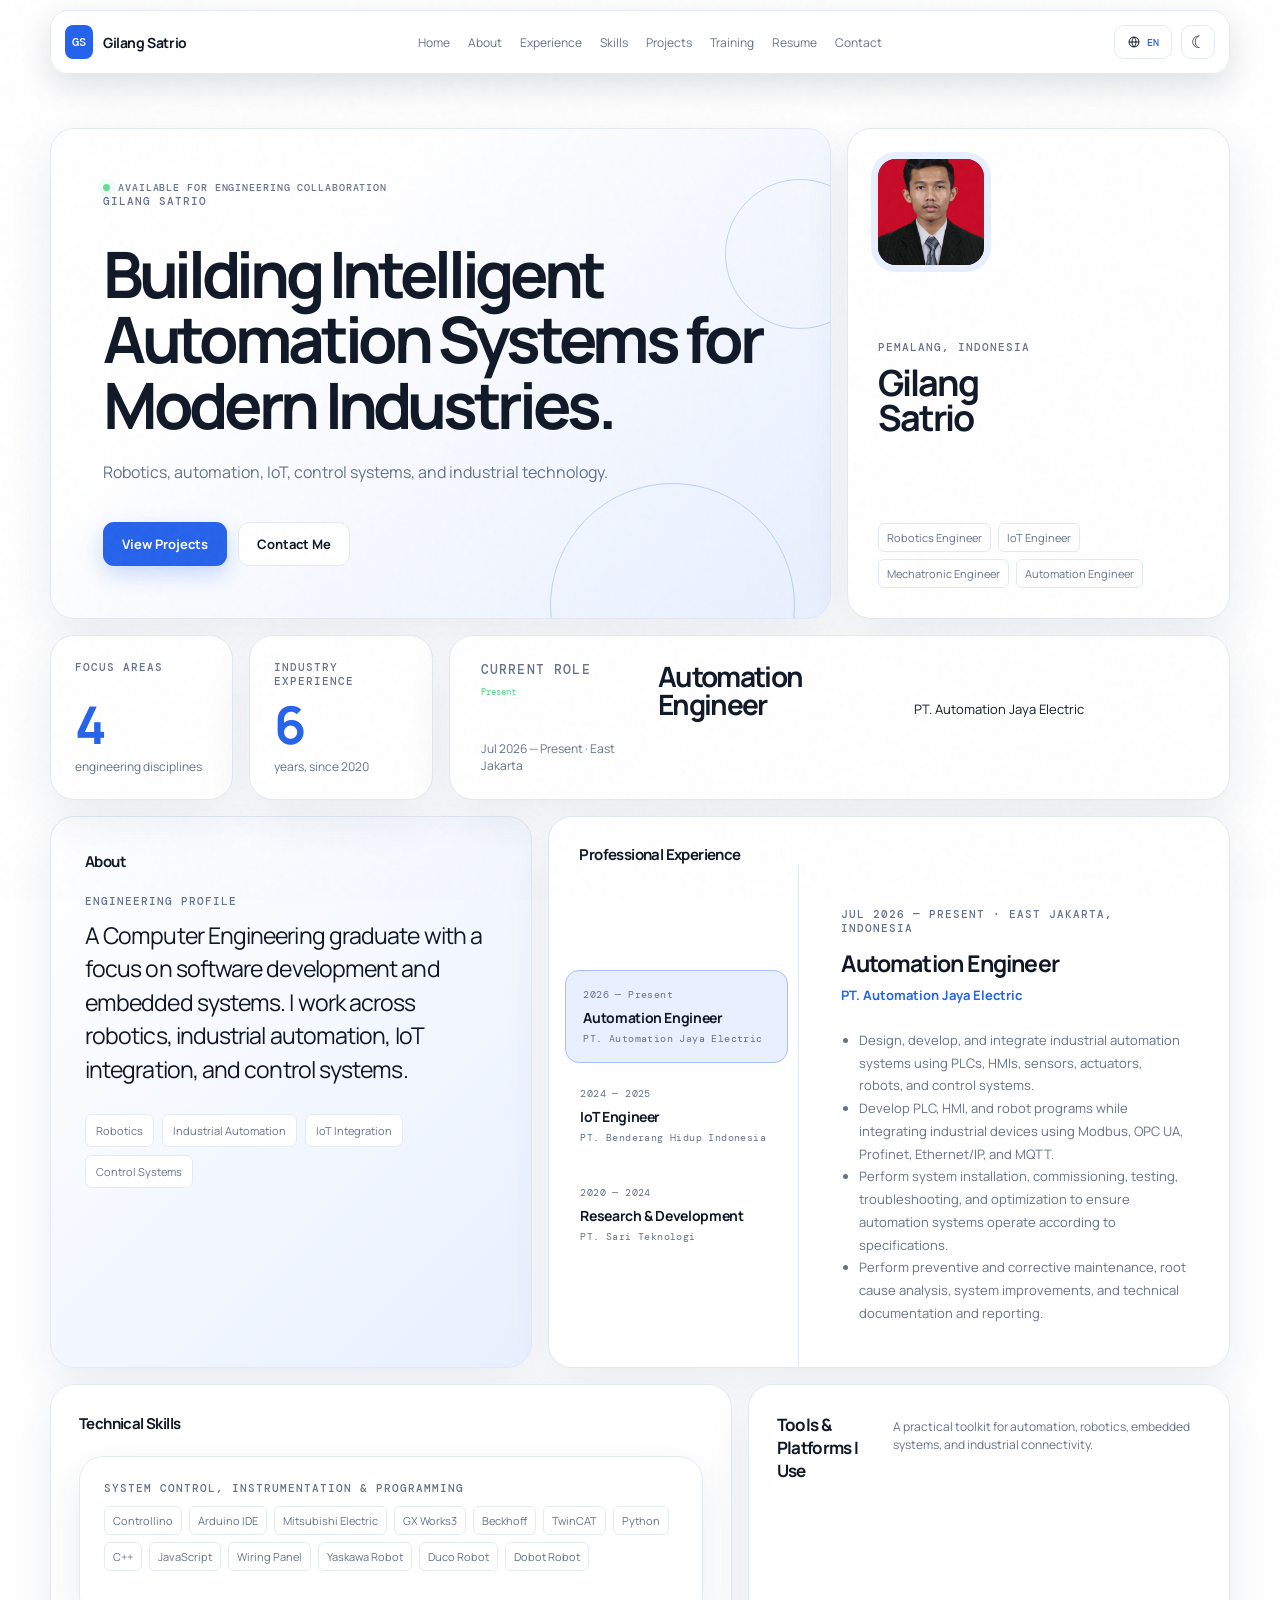
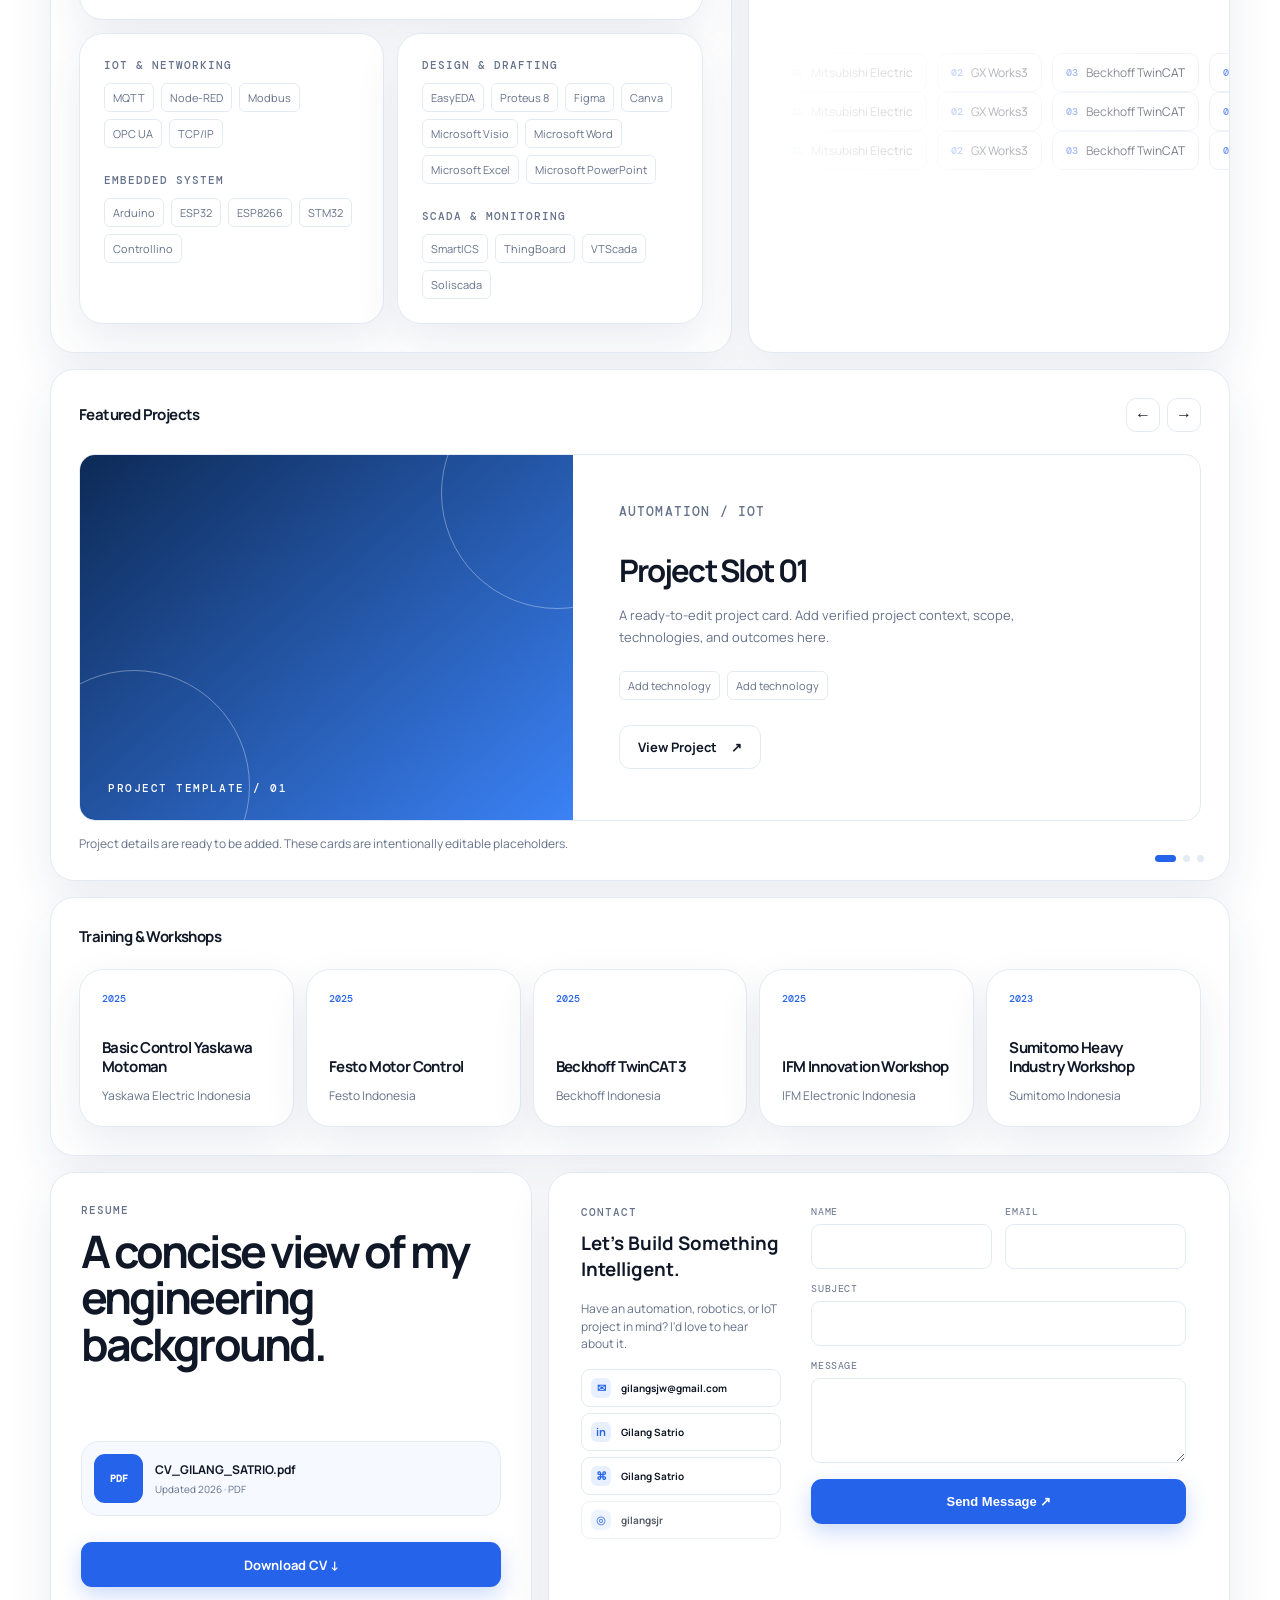
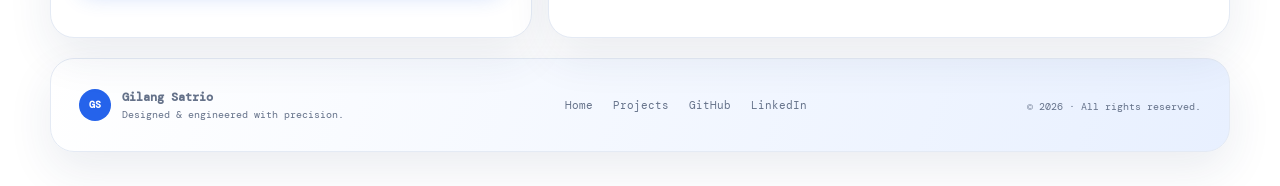
==== index.html @ b6566d01 "Initial Commit" ====
<!doctype html>
<html lang="en" data-theme="dark">

<head>
  <meta charset="UTF-8" />
  <meta name="viewport" content="width=device-width, initial-scale=1.0" />
  <meta name="description" content="Gilang Satrio — Robotics, IoT, Mechatronics and Automation Engineer." />
  <title>Gilang Satrio — Automation Engineer</title>
  <link rel="preconnect" href="https://fonts.googleapis.com">
  <link rel="preconnect" href="https://fonts.gstatic.com" crossorigin>
  <link
    href="https://fonts.googleapis.com/css2?family=DM+Mono:wght@400;500&family=Manrope:wght@400;500;600;700;800&display=swap"
    rel="stylesheet">
  <link rel="stylesheet" href="styles.css" />
  <link rel="stylesheet" href="about.css" />
  <link rel="stylesheet" href="interactions.css" />
</head>

<body>
  <div class="noise"></div>
  <header class="nav-wrap">
    <nav class="nav container" aria-label="Primary navigation">
      <a href="#home" class="brand"><span>GS</span><strong>Gilang Satrio</strong></a>
      <button class="menu-toggle" aria-label="Open navigation" aria-expanded="false"><i></i><i></i></button>
      <div class="nav-links" id="navLinks">
        <a href="#home" data-i18n="nav.home">Home</a><a href="#about" data-i18n="nav.about">About</a><a
          href="#experience" data-i18n="nav.experience">Experience</a><a href="#skills"
          data-i18n="nav.skills">Skills</a><a href="#projects" data-i18n="nav.projects">Projects</a><a href="#training"
          data-i18n="nav.training">Training</a><a href="#resume" data-i18n="nav.resume">Resume</a><a href="#contact"
          data-i18n="nav.contact">Contact</a>
      </div>
      <div class="nav-actions">
        <button class="lang-toggle" aria-label="Switch language" title="Switch language"><svg viewBox="0 0 24 24"
            aria-hidden="true">
            <circle cx="12" cy="12" r="8.5" />
            <path
              d="M3.5 12h17M12 3.5c2.2 2.3 3.3 5.1 3.3 8.5S14.2 18.2 12 20.5C9.8 18.2 8.7 15.4 8.7 12S9.8 5.8 12 3.5" />
          </svg><span class="active">EN</span></button>
        <button class="theme-toggle" aria-label="Toggle color theme"><span class="sun">☼</span><span
            class="moon">☾</span></button>
      </div>
    </nav>
  </header>

  <main class="container" id="home">
    <section class="bento intro-grid" aria-label="Introduction">
      <article class="card hero reveal">
        <div class="eyebrow"><span class="pulse"></span><span data-i18n="hero.available">Available for engineering
            collaboration</span></div>
        <p class="mono">GILANG SATRIO</p>
        <h1 data-i18n="hero.title">Building Intelligent Automation Systems for Modern Industries.</h1>
        <p class="lede" data-i18n="hero.description">Robotics, automation, IoT, control systems, and industrial
          technology.</p>
        <div class="hero-actions"><a class="button primary" href="#projects" data-i18n="hero.projects">View Projects
            <span>↗</span></a><a class="button ghost" href="#contact" data-i18n="hero.contact">Contact Me</a></div>
        <div class="circuit circuit-one"></div>
        <div class="circuit circuit-two"></div>
      </article>
      <article class="card profile-card reveal">
        <div class="profile-photo"><img src="assets/gilang-satrio.jpg" alt="Gilang Satrio"
            onerror="this.style.display='none'"><span aria-label="Gilang Satrio initials">GS</span></div>
        <div>
          <p class="mono" data-i18n="profile.location">PEMALANG, INDONESIA</p>
          <h2>Gilang<br>Satrio</h2>
        </div>
        <div class="role-list"><span>Robotics Engineer</span><span>IoT Engineer</span><span>Mechatronic
            Engineer</span><span>Automation Engineer</span></div>
      </article>
      <article class="card metric reveal">
        <p class="mono" data-i18n="metrics.focus">FOCUS AREAS</p><strong data-count="4">0</strong><span
          data-i18n="metrics.disciplines">engineering disciplines</span>
      </article>
      <article class="card metric reveal">
        <p class="mono" data-i18n="metrics.experience">INDUSTRY EXPERIENCE</p><strong data-count="6">0</strong><span
          data-i18n="metrics.years">years, since 2020</span>
      </article>
      <article class="card experience-snap reveal">
        <div>
          <p class="mono" data-i18n="experience.now">CURRENT ROLE</p><span class="status"
            data-i18n="experience.present">PRESENT</span>
        </div>
        <h3>Automation<br>Engineer</h3>
        <p>PT. Automation Jaya Electric</p><small data-i18n="experience.currentPeriod">Jul 2026 — Present · East
          Jakarta</small>
      </article>
    </section>

    <div class="portfolio-bento">
      <section class="section about-section reveal" id="about">
        <div class="about-container">
          <div class="section-label">
            <h2 data-i18n="about.kicker">About</h2>
          </div>
          <p class="mono" data-i18n="about.label">ENGINEERING PROFILE</p>
          <div class="about-copy">
            <p data-i18n="about.copy">A Computer Engineering graduate with a focus on software development and embedded
              systems. I work across robotics, industrial automation, IoT integration, and control systems.</p>
          </div>
          <div class="about-specialties"><span>Robotics</span><span>Industrial Automation</span><span>IoT
              Integration</span><span>Control Systems</span></div>
        </div>
      </section>

      <section class="section" id="experience">
        <div class="experience-panel card reveal">
          <div class="section-label">
            <h2 data-i18n="experience.title">Professional Experience</h2>
          </div>
          <div class="experience-list" role="tablist" aria-label="Professional experience">
            <button class="experience-option active" role="tab" aria-selected="true"
              data-experience="current"><span>2026 — Present</span><strong>Automation Engineer</strong><small>PT.
                Automation Jaya Electric</small></button>
            <button class="experience-option" role="tab" aria-selected="false" data-experience="iot"><span>2024 —
                2025</span><strong>IoT Engineer</strong><small>PT. Benderang Hidup Indonesia</small></button>
            <button class="experience-option" role="tab" aria-selected="false" data-experience="rnd"><span>2020 —
                2024</span><strong>Research &amp; Development</strong><small>PT. Sari Teknologi</small></button>
          </div>
          <article class="experience-detail" id="experienceDetail" aria-live="polite"></article>
        </div>
      </section>

      <section class="section" id="skills">
        <div class="skills-section card reveal">
          <div class="section-label">
            <h2 data-i18n="skills.title">Technical Skills</h2>
          </div>
          <div class="skills-grid">
            <article class="card skill-card reveal">
              <p class="mono" data-i18n="skills.control">SYSTEM CONTROL, INSTRUMENTATION &amp; PROGRAMMING</p>
              <div class="tags"><span>Controllino</span><span>Arduino IDE</span><span>Mitsubishi Electric</span><span>GX
                  Works3</span><span>Beckhoff</span><span>TwinCAT</span><span>Python</span><span>C++</span><span>JavaScript</span><span>Wiring
                  Panel</span><span>Yaskawa Robot</span><span>Duco Robot</span><span>Dobot Robot</span></div>
            </article>
            <article class="card skill-card reveal">
              <p class="mono" data-i18n="skills.iot">IoT &amp; Networking</p>
              <div class="tags"><span>MQTT</span><span>Node-RED</span><span>Modbus</span><span>OPC
                  UA</span><span>TCP/IP</span></div>
              <p class="mono second" data-i18n="skills.embedded">Embedded System</p>
              <div class="tags">
                <span>Arduino</span><span>ESP32</span><span>ESP8266</span><span>STM32</span><span>Controllino</span>
              </div>
            </article>
            <article class="card skill-card reveal">
              <p class="mono" data-i18n="skills.design">Design &amp; Drafting</p>
              <div class="tags"><span>EasyEDA</span><span>Proteus
                  8</span><span>Figma</span><span>Canva</span><span>Microsoft Visio</span><span>Microsoft
                  Word</span><span>Microsoft Excel</span><span>Microsoft PowerPoint</span></div>
              <p class="mono second" data-i18n="skills.scada">SCADA &amp; Monitoring</p>
              <div class="tags"><span>SmartICS</span><span>ThingBoard</span><span>VTScada</span><span>Soliscada</span>
              </div>
            </article>
          </div>
        </div>
      </section>

      <section class="tools-section card reveal" aria-label="Tools I use">
        <div class="tools-heading">
          <h2 data-i18n="tools.title">Tools I Use</h2>
          <p data-i18n="tools.description">A practical toolkit for connected industrial systems.</p>
        </div>
        <div class="marquee-mask">
          <div class="marquee" id="marquee"></div>
        </div>
      </section>

      <section class="section projects" id="projects">
        <div class="projects-section card reveal">
          <div class="section-label">
            <h2 data-i18n="projects.title">Featured Projects</h2>
            <div class="carousel-controls"><button id="prev" aria-label="Previous project">←</button><button id="next"
                aria-label="Next project">→</button></div>
          </div>
          <div class="carousel" id="carousel" tabindex="0">
            <div class="carousel-track" id="carouselTrack"></div>
            <div class="dots" id="dots" aria-label="Project navigation"></div>
          </div>
          <p class="placeholder-note" data-i18n="projects.note">Project details are ready to be added. These cards are
            intentionally editable placeholders.</p>
        </div>
      </section>

      <section class="section" id="training">
        <div class="training-section card reveal">
          <div class="section-label">
            <h2 data-i18n="training.title">Training &amp; Workshops</h2>
          </div>
          <div class="training-grid">
            <article class="card training reveal"><span>2025</span>
              <h3>Basic Control Yaskawa Motoman</h3>
              <p>Yaskawa Electric Indonesia</p>
            </article>
            <article class="card training reveal"><span>2025</span>
              <h3>Festo Motor Control</h3>
              <p>Festo Indonesia</p>
            </article>
            <article class="card training reveal"><span>2025</span>
              <h3>Beckhoff TwinCAT 3</h3>
              <p>Beckhoff Indonesia</p>
            </article>
            <article class="card training reveal"><span>2025</span>
              <h3>IFM Innovation Workshop</h3>
              <p>IFM Electronic Indonesia</p>
            </article>
            <article class="card training reveal"><span>2023</span>
              <h3>Sumitomo Heavy Industry Workshop</h3>
              <p>Sumitomo Indonesia</p>
            </article>
          </div>
        </div>
      </section>

      <section class="section resume card reveal" id="resume">
        <div>
          <p class="mono"><span data-i18n="resume.title">RESUME</span></p>
          <h2 data-i18n="resume.heading">A concise view of my engineering background.</h2>
        </div>
        <div class="resume-action">
          <div class="resume-file"><b>PDF</b>
            <div><strong>CV_GILANG_SATRIO.pdf</strong><small>Updated 2026 · PDF</small></div>
          </div><a class="button primary" href="assets/Gilang-Satrio-CV.pdf" download
            data-i18n="resume.download">Download Resume <span>↓</span></a>
        </div>
      </section>

      <section class="contact card reveal" id="contact">
        <div class="contact-copy">
          <p class="mono">CONTACT</p>
          <h3 data-i18n="contact.title">Let's Build Something Intelligent.</h3>
          <p class="contact-intro">Have an automation, robotics, or IoT project in mind? I'd love to hear about it.</p>
          <div class="contact-links"><a href="mailto:gilangsjw@gmail.com"
              aria-label="Email Gilang Satrio"><b>✉</b><span>gilangsjw@gmail.com</span></a><a
              href="https://www.linkedin.com/in/gilang-satrio" target="_blank" rel="noreferrer"
              aria-label="LinkedIn Gilang Satrio"><b>in</b><span>Gilang Satrio</span></a><a
              href="https://github.com/GilangSatrio" target="_blank" rel="noreferrer"
              aria-label="GitHub Gilang Satrio"><b>⌘</b><span>Gilang Satrio</span></a><a href="#" class="pending-link"
              aria-label="Instagram link to be added"><b>◎</b><span>gilangsjr</span></a>
          </div>
        </div>
        <form id="contactForm"><label><span data-i18n="form.name">Name</span><input required name="name"
              type="text" /></label><label><span data-i18n="form.email">Email</span><input required name="email"
              type="email" /></label><label><span data-i18n="form.subject">Subject</span><input required name="subject"
              type="text" /></label><label><span data-i18n="form.message">Message</span><textarea required
              name="message" rows="3"></textarea></label><button class="button primary" type="submit"
            data-i18n="form.send">Send Message <span>→</span></button>
          <p class="form-status" aria-live="polite"></p>
        </form>
      </section>
    </div>
  </main>
  <footer class="container">
    <div class="footer-card">
      <div class="footer-brand"><b>GS</b><span><strong>Gilang Satrio</strong><small>Designed &amp; engineered with
            precision.</small></span></div>
      <div class="footer-links"><a href="#home">Home</a><a href="#projects">Projects</a><a
          href="https://github.com/gilangsjw" target="_blank" rel="noreferrer">GitHub</a><a
          href="https://www.linkedin.com/in/gilang-satrio" target="_blank" rel="noreferrer">LinkedIn</a></div><small>©
        <span id="year"></span> · All rights reserved.</small>
    </div>
  </footer>
  <script src="app.js"></script>
  <script src="nav.js"></script>
  <script src="experience.js"></script>
</body>

</html>
---- styles.css ----
:root{--bg:#050816;--surface:rgba(255,255,255,.052);--surface-hi:rgba(255,255,255,.08);--ink:#f3f7ff;--muted:#9ba9c0;--line:rgba(168,191,232,.17);--blue:#3b82f6;--blue-soft:rgba(59,130,246,.15);--radius:24px;--shadow:0 22px 60px rgba(0,0,0,.25)}[data-theme=light]{--bg:#fff;--surface:#fff;--surface-hi:#f6f9ff;--ink:#101827;--muted:#65728a;--line:#e4eaf4;--blue:#2563eb;--blue-soft:#e8f0ff;--shadow:0 18px 45px rgba(31,55,97,.09)}*{box-sizing:border-box}html{scroll-behavior:smooth}body{margin:0;background:var(--bg);color:var(--ink);font-family:Manrope,Arial,sans-serif;transition:background .35s,color .35s;overflow-x:hidden}.noise{position:fixed;inset:0;opacity:.045;pointer-events:none;background-image:url("data:image/svg+xml,%3Csvg viewBox='0 0 160 160' xmlns='http://www.w3.org/2000/svg'%3E%3Cfilter id='n'%3E%3CfeTurbulence type='fractalNoise' baseFrequency='.85' numOctaves='3' stitchTiles='stitch'/%3E%3C/filter%3E%3Crect width='100%25' height='100%25' filter='url(%23n)' opacity='.7'/%3E%3C/svg%3E");z-index:9}.container{width:min(1180px,calc(100% - 40px));margin-inline:auto}.nav-wrap{position:sticky;top:0;z-index:10;backdrop-filter:blur(20px);background:color-mix(in srgb,var(--bg) 78%,transparent);border-bottom:1px solid transparent;transition:border .2s}.nav-wrap.scrolled{border-color:var(--line)}.nav{height:82px;display:flex;align-items:center;gap:24px}.brand{color:var(--ink);display:flex;gap:10px;align-items:center;text-decoration:none;white-space:nowrap}.brand span{font:500 12px 'DM Mono';background:var(--blue);color:white;padding:9px 7px;border-radius:8px}.brand strong{font-size:14px;letter-spacing:-.4px}.nav-links{display:flex;gap:18px;margin-left:auto}.nav-links a{color:var(--muted);font-size:12px;text-decoration:none;transition:color .2s}.nav-links a:hover{color:var(--ink)}.nav-actions{display:flex;gap:9px;align-items:center}.lang-toggle,.theme-toggle,.carousel-controls button{border:1px solid var(--line);background:var(--surface);color:var(--ink);border-radius:10px;height:34px;cursor:pointer}.lang-toggle{font:500 11px 'DM Mono';padding:0 9px}.lang-toggle em{font-style:normal;color:var(--muted);margin:0 3px}.lang-toggle .active{color:var(--blue)}.theme-toggle{width:34px;font-size:17px}.moon{display:none}[data-theme=light] .sun{display:none}[data-theme=light] .moon{display:inline}.menu-toggle{display:none}.bento{display:grid;grid-template-columns:repeat(12,1fr);gap:16px}.intro-grid{padding:54px 0 32px}.card{background:var(--surface);border:1px solid var(--line);border-radius:var(--radius);box-shadow:var(--shadow);position:relative;overflow:hidden}.hero{min-height:480px;grid-column:span 8;padding:52px;display:flex;flex-direction:column;align-items:flex-start;justify-content:center;background:linear-gradient(135deg,var(--surface) 30%,var(--blue-soft))}.eyebrow,.mono{font:500 10px 'DM Mono',monospace;letter-spacing:.09em;color:var(--muted);text-transform:uppercase}.eyebrow{display:flex;align-items:center;gap:8px}.pulse{width:7px;height:7px;background:#66dc9a;border-radius:50%;box-shadow:0 0 0 5px rgba(102,220,154,.09)}h1,h2,h3,p{margin-top:0}.hero h1{font-size:clamp(2.5rem,5vw,4.8rem);line-height:1.02;letter-spacing:-.068em;max-width:820px;margin:22px 0}.lede{max-width:520px;color:var(--muted);font-size:16px;line-height:1.7}.hero-actions{display:flex;gap:11px;margin-top:20px}.button{display:inline-flex;align-items:center;justify-content:center;gap:14px;padding:12px 18px;border-radius:11px;text-decoration:none;font-size:13px;font-weight:700;border:1px solid var(--line);cursor:pointer;transition:transform .2s,box-shadow .2s}.button:hover{transform:translateY(-2px)}.button.primary{background:var(--blue);color:#fff;border-color:transparent;box-shadow:0 8px 22px rgba(37,99,235,.24)}.button.ghost{color:var(--ink);background:var(--surface)}.circuit{position:absolute;border:1px solid var(--blue);opacity:.25;width:150px;height:150px;border-radius:50%;right:-45px}.circuit-one{top:50px}.circuit-two{right:35px;bottom:-110px;width:245px;height:245px}.profile-card{grid-column:span 4;padding:30px;display:flex;flex-direction:column;justify-content:space-between;min-height:280px}.avatar{width:73px;height:73px;display:grid;place-items:center;border-radius:50%;background:linear-gradient(135deg,var(--blue),#7caefa);font:700 23px 'DM Mono';color:#fff;box-shadow:0 0 0 8px var(--blue-soft)}.profile-card h2{font-size:36px;line-height:.96;letter-spacing:-.06em;margin:12px 0}.role-list{display:flex;gap:7px;flex-wrap:wrap}.role-list span,.tags span{font-size:10px;padding:6px 8px;border:1px solid var(--line);color:var(--muted);border-radius:6px}.metric{grid-column:span 2;padding:24px;min-height:160px;display:flex;flex-direction:column}.metric strong{font-size:52px;letter-spacing:-.09em;line-height:1;margin-top:auto;color:var(--blue)}.metric>span{font-size:11px;color:var(--muted);margin-top:7px}.experience-snap{grid-column:span 8;padding:25px 31px;display:grid;grid-template-columns:1fr 1.5fr 1.8fr;align-items:end;gap:20px}.experience-snap>div{align-self:start}.status{font:500 9px 'DM Mono';color:#66dc9a}.experience-snap h3{font-size:28px;line-height:1;letter-spacing:-.06em;margin:0}.experience-snap p{font-size:13px;margin:0}.experience-snap small{color:var(--muted);font-size:11px}.section{padding:74px 0 0}.section-label{display:flex;gap:15px;align-items:center;margin-bottom:24px}.section-label>span{font:500 10px 'DM Mono';color:var(--blue)}.section-label h2,.tools-heading h2{font-size:17px;margin:0;letter-spacing:-.04em}.about-section{display:grid;grid-template-columns:2fr 7fr;gap:40px}.about-copy{font-size:clamp(1.3rem,2.2vw,2rem);line-height:1.45;letter-spacing:-.04em;max-width:800px}.education{border-left:2px solid var(--blue);padding:13px 17px;margin-top:31px;display:flex;flex-direction:column;gap:5px}.education strong{font-size:14px;letter-spacing:normal}.education span{font-size:12px;color:var(--muted);letter-spacing:normal}.timeline{display:grid;gap:12px}.job{padding:25px 28px;display:grid;grid-template-columns:170px 260px 1fr;gap:20px;align-items:start}.job-meta{font:500 10px 'DM Mono';line-height:2;color:var(--muted);text-transform:uppercase}.job-meta span{display:block}.job h3{font-size:18px;letter-spacing:-.04em;margin-bottom:4px}.job p{font-size:12px;color:var(--muted);margin-bottom:0}.job ul{margin:0;padding-left:15px;color:var(--muted);font-size:12px;line-height:1.8}.job-desc{line-height:1.6}.skills-grid{display:grid;grid-template-columns:1.5fr 1fr 1fr;gap:13px}.skill-card{padding:24px}.tags{display:flex;gap:7px;flex-wrap:wrap}.second{margin-top:25px}.tools-section{margin-top:74px;padding:28px;display:grid;grid-template-columns:250px 1fr;gap:25px;align-items:start;min-height:360px}
.tools-heading p:last-child{color:var(--muted);font-size:12px;line-height:1.5}
.marquee-mask{overflow:hidden;mask-image:linear-gradient(to right,transparent,black 8%,black 92%,transparent);height:100%;display:flex;align-items:center}
.marquee{width:100%}
.marquee-row{display:flex;gap:10px;align-items:center;white-space:nowrap}
.marquee-row .tool{flex:0 0 auto}
.tool{display:flex;align-items:center;gap:8px;min-width:0;padding:10px 13px;border:1px solid var(--line);border-radius:10px;font-size:12px;transition:transform .2s,box-shadow .2s}
.tool:hover{transform:translateY(-2px);box-shadow:0 0 18px var(--blue-soft)}
.tool b{color:var(--blue);font:500 10px 'DM Mono'}
/* Scrolling animations: slight speed differences per row for a dynamic feel */
@keyframes scroll-left{from{transform:translateX(0)}to{transform:translateX(-50%)}}
@keyframes scroll-right{from{transform:translateX(-50%)}to{transform:translateX(0)}}
.marquee-row.r1{animation:scroll-left 22s linear infinite}
.marquee-row.r2{animation:scroll-right 26s linear infinite}
.marquee-row.r3{animation:scroll-left 30s linear infinite}
/* Smaller screens: stack rows vertically and reduce min-height */
@media(max-width:660px){.tools-section{min-height:240px;padding:22px}.marquee-mask{align-items:flex-start}.marquee-row{flex-wrap:nowrap;gap:8px}.marquee-row.r1,.marquee-row.r2,.marquee-row.r3{animation-duration:20s}}
.carousel-controls{margin-left:auto;display:flex;gap:7px}.carousel-controls button{width:34px;font-size:16px}.carousel{padding:0;touch-action:pan-y}.carousel-track{display:flex;transition:transform .55s cubic-bezier(.22,.8,.28,1)}.project{min-width:100%;display:grid;grid-template-columns:44% 56%;min-height:365px}.project-art{position:relative;background:linear-gradient(140deg,#0d2a56,#3b82f6);overflow:hidden}.project-art::before,.project-art::after{content:"";position:absolute;border:1px solid rgba(255,255,255,.35);border-radius:50%;width:230px;height:230px}.project-art::before{left:-62px;bottom:-82px}.project-art::after{right:-100px;top:-78px}.project-art b{position:absolute;z-index:1;left:28px;bottom:25px;color:white;font:500 11px 'DM Mono';letter-spacing:.14em}.project-copy{padding:46px;display:flex;flex-direction:column;align-items:flex-start}.project-copy h3{font-size:31px;letter-spacing:-.06em;margin:13px 0}.project-copy p{font-size:13px;color:var(--muted);line-height:1.7;max-width:400px}.project-copy .tags{margin:10px 0 25px}.dots{position:absolute;bottom:18px;right:25px;display:flex;gap:7px}.dot{width:7px;height:7px;border-radius:50%;border:0;background:var(--line);padding:0;cursor:pointer}.dot.active{width:21px;border-radius:5px;background:var(--blue)}.placeholder-note{font-size:11px;color:var(--muted);margin:13px 3px}.training-grid{display:grid;grid-template-columns:repeat(5,1fr);gap:12px}.training{padding:22px;min-height:170px;display:flex;flex-direction:column}.training>span{font:500 10px 'DM Mono';color:var(--blue)}.training h3{font-size:15px;line-height:1.25;letter-spacing:-.04em;margin:auto 0 10px}.training p{font-size:11px;color:var(--muted);margin:0}.resume{margin-top:74px;padding:36px;display:grid;grid-template-columns:1fr 1fr;gap:50px}.resume h2,.contact h2{font-size:clamp(1.8rem,3.5vw,3rem);letter-spacing:-.065em;line-height:1.04;margin-bottom:0}.resume>div>p:not(.mono){font-size:13px;color:var(--muted);line-height:1.7}.resume small{display:block;color:var(--muted);font-size:10px;margin-top:12px}.contact{margin:74px 0;display:grid;grid-template-columns:1fr 1fr;gap:60px;padding:45px}.contact-copy{display:flex;align-items:flex-start;flex-direction:column}.contact-copy h2{margin:20px 0 35px}.contact-copy a{color:var(--ink);font-size:13px;line-height:2;text-decoration-color:var(--blue);text-underline-offset:4px}form{display:grid;grid-template-columns:1fr 1fr;gap:13px}label{display:flex;flex-direction:column;gap:6px;color:var(--muted);font-size:10px;font-family:'DM Mono';text-transform:uppercase;letter-spacing:.06em}label:nth-of-type(3),label:nth-of-type(4),form button,.form-status{grid-column:span 2}input,textarea{border:1px solid var(--line);background:transparent;color:var(--ink);border-radius:9px;padding:10px;font:13px Manrope;outline:none;transition:border .2s}input:focus,textarea:focus{border-color:var(--blue)}.form-status{color:#66dc9a;font-size:11px;margin:0}footer{border-top:1px solid var(--line);padding:22px 0 35px;color:var(--muted);font:10px 'DM Mono';display:flex;justify-content:space-between}.reveal{opacity:0;transform:translateY(20px);transition:opacity .65s ease,transform .65s ease}.reveal.visible{opacity:1;transform:none}@media(max-width:900px){.nav-links{gap:10px}.nav-links a{font-size:10px}.intro-grid{grid-template-columns:repeat(6,1fr)}.hero{grid-column:span 6}.profile-card{grid-column:span 3}.metric{grid-column:span 3}.experience-snap{grid-column:span 6}.skills-grid{grid-template-columns:1fr 1fr}.skill-card:first-child{grid-column:span 2}.training-grid{grid-template-columns:repeat(3,1fr)}.training:last-child{grid-column:span 2}.job{grid-template-columns:130px 210px 1fr}}@media(max-width:660px){.container{width:min(100% - 28px,1180px)}.nav{height:67px}.brand strong{display:none}.menu-toggle{display:flex;margin-left:auto;width:37px;height:34px;border:1px solid var(--line);background:var(--surface);border-radius:9px;flex-direction:column;justify-content:center;gap:5px;padding:0 10px}.menu-toggle i{height:1px;background:var(--ink);display:block}.nav-links{position:absolute;top:66px;left:0;right:0;display:none;flex-direction:column;background:var(--bg);border-bottom:1px solid var(--line);padding:18px 14px;gap:16px}.nav-links.open{display:flex}.nav-links a{font-size:13px}.nav-actions{order:3}.intro-grid{padding-top:30px;gap:12px}.hero{min-height:480px;padding:30px;grid-column:span 6}.hero h1{font-size:2.65rem}.profile-card,.metric{grid-column:span 6}.profile-card{min-height:225px}.experience-snap{grid-column:span 6;display:flex;min-height:240px;flex-direction:column;align-items:flex-start}.about-section{display:block}.about-section .section-label{margin-bottom:24px}.section{padding-top:55px}.job{display:flex;flex-direction:column;gap:14px;padding:22px}.skills-grid{grid-template-columns:1fr}.skill-card:first-child{grid-column:auto}.tools-section{margin-top:55px;display:block;padding:22px}.tools-heading{display:flex;align-items:baseline;gap:12px}.tools-heading p:last-child{display:none}.marquee-mask{margin-top:19px}.project{grid-template-columns:1fr}.project-art{min-height:180px}.project-copy{padding:28px;min-height:270px}.project-copy h3{font-size:26px}.dots{bottom:14px}.training-grid{grid-template-columns:1fr 1fr}.training:last-child{grid-column:auto}.training{min-height:145px}.resume,.contact{margin-top:55px;display:block;padding:29px}.resume>div+div{margin-top:27px}.contact{margin-bottom:45px}.contact-copy{margin-bottom:32px}footer{padding-top:18px;gap:7px;flex-direction:column}.section-label{margin-bottom:18px}}
---- about.css ----
.about-container {
  background: linear-gradient(135deg, var(--surface), var(--blue-soft));
  border: 1px solid var(--line);
  border-radius: var(--radius);
  box-shadow: var(--shadow);
  padding: 34px;
}

.about-specialties {
  display: flex;
  flex-wrap: wrap;
  gap: 8px;
  margin-top: 28px;
}

.about-specialties span {
  padding: 8px 10px;
  border: 1px solid var(--line);
  border-radius: 7px;
  background: var(--surface);
  color: var(--muted);
  font-size: 11px;
}

@media (max-width: 660px) {
  .about-container { padding: 26px; }
}
---- interactions.css ----
/* Consistent spacing and tactile container interaction */
.section { padding-top: 32px; }
.tools-section, .resume { margin-top: 32px; }
.contact { margin: 32px 0; }

/* The complete portfolio follows the same 12-column bento system as Home. */
.intro-grid { padding-bottom: 0; }
.portfolio-bento {
  display: grid;
  grid-template-columns: repeat(12, minmax(0, 1fr));
  gap: 16px;
  padding: 0;
  margin-top: 16px;
  align-items: start;
}
.portfolio-bento > .section,
.portfolio-bento > .tools-section,
.portfolio-bento > .contact {
  min-width: 0;
  margin: 0;
  padding: 0;
}
#about { grid-column: span 5; }
#experience { grid-column: span 7; }
#skills { grid-column: span 7; }
.tools-section { grid-column: span 5; height: 100%; }
#projects { grid-column: span 12; }
#training { grid-column: span 12; }
#resume { grid-column: span 5; }
#contact { grid-column: span 7; }

.portfolio-bento .about-container { min-height: 100%; }
.portfolio-bento > #about,
.portfolio-bento > #experience { align-self: stretch; }
.portfolio-bento > #experience .experience-panel { height: 100%; }
.portfolio-bento .about-copy { font-size: clamp(1.15rem, 1.8vw, 1.65rem); }
.portfolio-bento .tools-section { display: flex; flex-direction: column; justify-content: center; grid-template-columns: 1fr; gap: 18px; padding: 28px; }
.portfolio-bento .tools-heading { display: flex; align-items: baseline; gap: 12px; }
.portfolio-bento .tools-heading p:last-child { margin: 0; }
.portfolio-bento .skills-grid { grid-template-columns: 1fr 1fr; }
.portfolio-bento .skill-card:first-child { grid-column: span 2; }
.portfolio-bento .skill-card { min-height: 164px; }
.portfolio-bento .resume { display: block; padding: 30px; }
.portfolio-bento .resume > div + div { margin-top: 24px; }
.portfolio-bento .contact { gap: 30px; padding: 32px; }
.portfolio-bento .contact-copy h2 { margin: 14px 0 25px; }
.portfolio-bento .training-grid { grid-template-columns: repeat(5, minmax(0, 1fr)); }
.portfolio-bento .training { min-height: 158px; }
.portfolio-bento .training:last-child { grid-column: auto; }

.profile-photo { width: 106px; height: 106px; border-radius: 18px; overflow: hidden; position: relative; background: linear-gradient(145deg, var(--blue), #0e254a); box-shadow: 0 0 0 7px var(--blue-soft); display: grid; place-items: center; }
.profile-photo span { color: #fff; font: 700 28px 'DM Mono', monospace; }
.profile-photo img { position: absolute; inset: 0; width: 100%; height: 100%; object-fit: cover; z-index: 1; }

.contact-links { display: grid; gap: 9px; width: 100%; }
.contact-links a { display: flex; align-items: center; gap: 10px; width: 100%; padding: 9px 11px; border: 1px solid var(--line); border-radius: 9px; text-decoration: none; transition: transform .2s ease, border-color .2s ease, background .2s ease; }
.contact-links a:hover { transform: translateX(3px); background: var(--blue-soft); border-color: var(--blue); }
.contact-links b { width: 22px; height: 22px; border-radius: 6px; display: grid; place-items: center; background: var(--blue-soft); color: var(--blue); font: 700 11px Manrope, sans-serif; }
.contact-links span { font-size: 11px; font-weight: 700; }
.contact-links .pending-link { opacity: .7; }
.contact-location { display: flex; align-items: center; gap: 10px; padding: 9px 11px; border: 1px solid var(--line); border-radius: 9px; color: var(--ink); font-size: 11px; font-weight: 700; }
.contact-location b { width: 22px; height: 22px; border-radius: 6px; display: grid; place-items: center; background: var(--blue-soft); color: var(--blue); font-size: 14px; }

/* Resume, contact, and footer match the compact final-row composition. */
.portfolio-bento .resume { height: 466px; min-height: 466px; display: flex; flex-direction: column; }
.resume-action { margin-top: auto; display: grid; gap: 26px; }
.resume-file { display: flex; align-items: center; gap: 12px; padding: 12px; border: 1px solid var(--line); border-radius: 18px; background: var(--surface-hi); }
.resume-file > b { width: 49px; height: 49px; display: grid; place-items: center; border-radius: 11px; background: var(--blue); color: #fff; font: 700 10px 'DM Mono', monospace; }
.resume-file strong, .resume-file small { display: block; }
.resume-file strong { font-size: 12px; }
.resume-file small { color: var(--muted); font-size: 10px; margin-top: 4px; }
.resume-action .button { width: 100%; min-height: 45px; }
.portfolio-bento .contact { height: 466px; min-height: 466px; grid-template-columns: .95fr 1.05fr; align-items: start; }
.portfolio-bento .contact .contact-copy h2 { font-size: clamp(1.35rem, 1.65vw, 1.7rem) !important; line-height: 1.08; letter-spacing: -.045em; margin: 8px 0 12px; }
.contact-intro { color: var(--muted); font-size: 12px; line-height: 1.45; margin: 0 0 16px; }
.contact-links { gap: 6px; }
.contact-links a { padding: 7px 9px; min-height: 38px; }
.contact-links b { width: 20px; height: 20px; }
.contact-links span { font-size: 10px; }
.contact form { align-content: start; }
.contact input { min-height: 45px; }
.contact textarea { min-height: 85px; resize: vertical; }
.contact form .button { width: 100%; min-height: 45px; margin-top: 3px; }

footer { border: 0; padding: 20px 0 34px; display: block; }
.footer-card { min-height: 94px; padding: 20px 28px; display: flex; align-items: center; justify-content: space-between; gap: 20px; border: 1px solid var(--line); border-radius: 24px; background: linear-gradient(110deg, var(--surface), var(--blue-soft)); box-shadow: var(--shadow); }
.footer-brand { display: flex; align-items: center; gap: 11px; }
.footer-brand > b { width: 32px; height: 32px; display: grid; place-items: center; border-radius: 50%; background: var(--blue); color: #fff; font: 700 10px 'DM Mono', monospace; }
.footer-brand strong, .footer-brand small { display: block; }
.footer-brand strong { font-size: 12px; }.footer-brand small, .footer-card > small { margin-top: 3px; color: var(--muted); font-size: 10px; }
.footer-links { display: flex; gap: 20px; }.footer-links a { color: var(--muted); font-size: 11px; text-decoration: none; }.footer-links a:hover { color: var(--blue); }
.section-label {
  width: 100%;
  margin-bottom: 12px;
  padding: 20px 24px;
  border: 1px solid var(--line);
  border-radius: 20px;
  background: linear-gradient(135deg, var(--surface), var(--blue-soft));
  box-shadow: 0 10px 28px rgba(12, 37, 78, .08);
  transition: border-color .25s ease, transform .25s ease, box-shadow .25s ease;
}
.section-label:hover {
  transform: translateY(-3px);
  border-color: color-mix(in srgb, var(--blue) 48%, var(--line));
  box-shadow: 0 12px 30px var(--blue-soft);
}
.section-label h2 { font-size: 15px; }

/* Navigation uses the same rounded bento-card language as the content grid. */
.nav-wrap { padding-top: 10px; background: transparent; border: 0 !important; backdrop-filter: none; }
.nav-wrap .nav { height: 64px; padding: 0 14px; display: grid; grid-template-columns: auto 1fr auto; gap: 16px; border: 1px solid var(--line); border-radius: 18px; background: color-mix(in srgb, var(--bg) 80%, transparent); box-shadow: 0 12px 32px rgba(8, 20, 44, .13); backdrop-filter: blur(18px); }
.nav-wrap.scrolled .nav { border-color: color-mix(in srgb, var(--blue) 34%, var(--line)); }
.nav-links { margin-left: 0; justify-content: center; }
.nav-actions { justify-content: flex-end; }
.lang-toggle { width: 58px; display: inline-flex; align-items: center; justify-content: center; gap: 6px; padding: 0; }
.lang-toggle svg { width: 14px; height: 14px; fill: none; stroke: currentColor; stroke-width: 1.7; }
.lang-toggle em { display: none; }
.lang-toggle span { color: var(--ink); font-size: 10px; }

/* A section title now belongs to the same large card as its content. */
#about.about-section { display: block; }
.about-container .section-label,
.experience-panel .section-label,
.skills-section .section-label,
.projects-section .section-label,
.training-section .section-label {
  width: 100%;
  margin: 0 0 22px;
  padding: 0;
  border: 0;
  border-radius: 0;
  background: transparent;
  box-shadow: none;
}
.about-container .section-label:hover,
.experience-panel .section-label:hover,
.skills-section .section-label:hover,
.projects-section .section-label:hover,
.training-section .section-label:hover { transform: none; box-shadow: none; border-color: transparent; }
.skills-section, .training-section { padding: 28px; }
.projects-section { padding: 28px; }
.projects-section .section-label { padding: 0; margin-bottom: 22px; }
.projects-section .carousel { border: 1px solid var(--line); border-radius: 16px; overflow: hidden; }
.projects-section .placeholder-note { margin: 14px 0 0; }

/* Improve readability without changing the visual hierarchy. */
.mono { font-size: 11px; }
.role-list span, .tags span, .about-specialties span { font-size: 11px; }
.metric > span, .experience-snap small, .training p { font-size: 12px; }
.placeholder-note { font-size: 12px; }
.card, .about-container {
  transition: transform .28s ease, border-color .28s ease, box-shadow .28s ease, background .28s ease;
}
.card:hover, .about-container:hover {
  transform: translateY(-4px);
  border-color: color-mix(in srgb, var(--blue) 48%, var(--line));
  box-shadow: 0 24px 55px rgba(12, 37, 78, .18), 0 0 28px var(--blue-soft);
}
.card:hover .project-art { transform: scale(1.025); }
.project-art { transition: transform .45s ease; }

.experience-panel {
  display: grid;
  grid-template-columns: minmax(250px, .78fr) minmax(0, 1.45fr);
  min-height: 340px;
  overflow: hidden;
}
.experience-panel .section-label { grid-column: 1 / -1; padding: 27px 30px 0; margin-bottom: 0; }
.experience-list { padding: 13px; border-right: 1px solid var(--line); display: grid; gap: 6px; align-content: center; }
.experience-option { text-align: left; appearance: none; border: 1px solid transparent; border-radius: 14px; padding: 17px; background: transparent; color: var(--ink); cursor: pointer; font-family: inherit; transition: background .2s, border-color .2s, transform .2s; }
.experience-option:hover, .experience-option.active { background: var(--blue-soft); border-color: color-mix(in srgb, var(--blue) 32%, var(--line)); transform: translateX(3px); }
.experience-option span, .experience-option small { display: block; color: var(--muted); font: 10px 'DM Mono', monospace; letter-spacing: .04em; }
.experience-option strong { display: block; margin: 7px 0 5px; font-size: 14px; letter-spacing: -.025em; }
.experience-detail { padding: 42px; display: flex; flex-direction: column; justify-content: center; animation: detail-in .3s ease; }
.experience-detail .mono { margin-bottom: 12px; }
.experience-detail h3 { margin: 0 0 7px; font-size: clamp(1.15rem, 1.8vw, 1.5rem); letter-spacing: -.035em; }
.experience-detail .company { color: var(--blue); font-size: 13px; font-weight: 700; margin-bottom: 25px; }
.experience-detail ul, .experience-detail .detail-placeholder { margin: 0; color: var(--muted); font-size: 13px; line-height: 1.75; max-width: 620px; }
.experience-detail ul { padding-left: 18px; }
@keyframes detail-in { from { opacity: 0; transform: translateY(8px); } to { opacity: 1; transform: none; } }
@media (max-width: 900px) {
  .portfolio-bento { grid-template-columns: repeat(6, minmax(0, 1fr)); }
  #about, #experience, #skills, .tools-section, #projects, #training, #resume, #contact { grid-column: span 6; }
  .portfolio-bento .training-grid { grid-template-columns: repeat(3, 1fr); }
  .portfolio-bento .tools-section { grid-template-columns: 1fr; }
  .portfolio-bento .resume, .portfolio-bento .contact { height: auto; min-height: auto; }
}
@media (max-width: 660px) { .nav-wrap { padding-top: 7px; }.nav-wrap .nav { height: 58px; padding: 0 10px; gap: 9px; border-radius: 15px; }.section { padding-top: 26px; }.portfolio-bento { display: grid; grid-template-columns: 1fr; gap: 12px; margin-top: 12px; }.portfolio-bento > .section, .portfolio-bento > .tools-section, .portfolio-bento > .contact { grid-column: auto; }.tools-section, .resume { margin-top: 0; }.contact { margin: 0; }.skills-section, .training-section { padding: 22px; }.projects-section { padding: 22px; }.projects-section .section-label { padding: 0; }.projects-section .placeholder-note { margin-left: 0; margin-right: 0; }.experience-panel { grid-template-columns: 1fr; }.experience-list { border-right: 0; border-bottom: 1px solid var(--line); padding: 9px; }.experience-option { padding: 13px; }.experience-detail { padding: 28px; min-height: 270px; }.portfolio-bento .skills-grid { grid-template-columns: 1fr; }.portfolio-bento .skill-card:first-child { grid-column: auto; }.portfolio-bento .tools-heading { display: block; }.portfolio-bento .tools-heading h2 { margin: 8px 0; }.portfolio-bento .training-grid { grid-template-columns: 1fr 1fr; }.portfolio-bento .contact { display: block; }.portfolio-bento .contact form { margin-top: 28px; }.profile-photo { width: 92px; height: 92px; }.footer-card { padding: 20px; align-items: flex-start; flex-direction: column; gap: 14px; }.footer-links { flex-wrap: wrap; gap: 12px 18px; } }
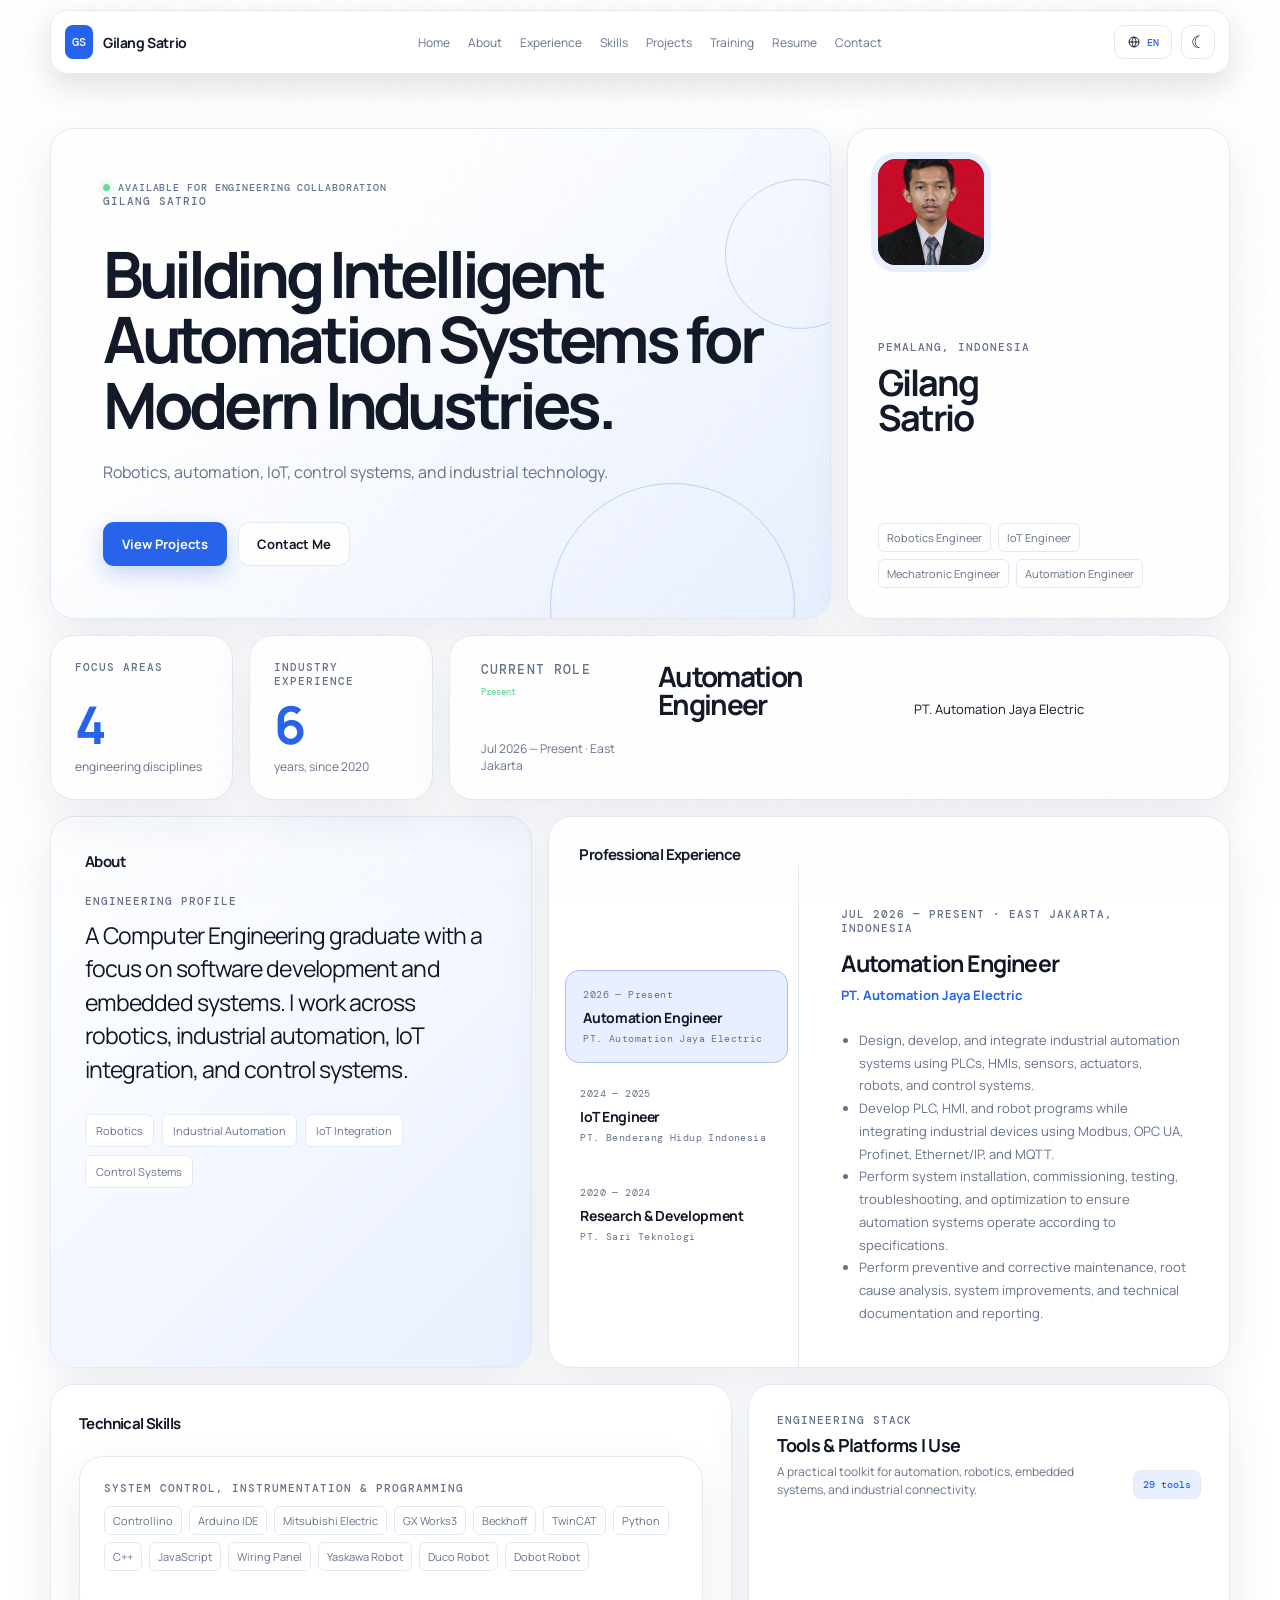
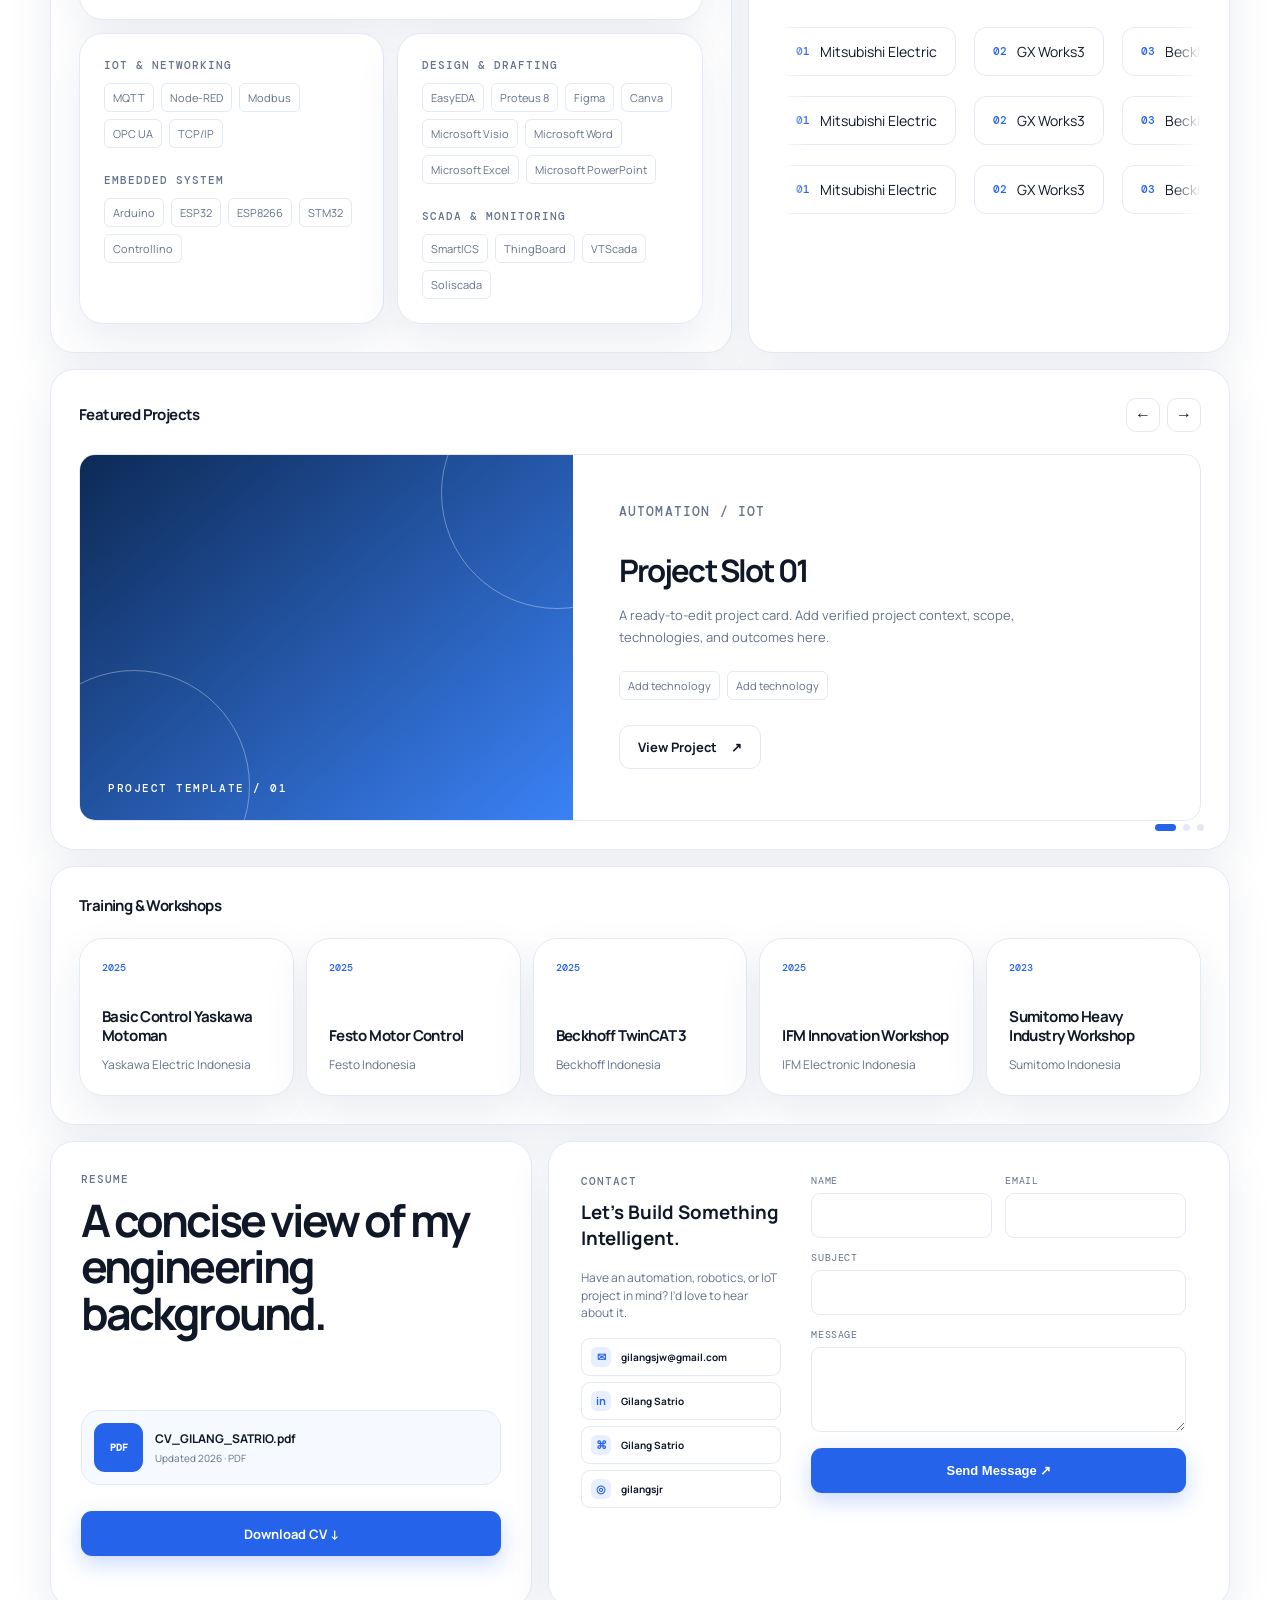
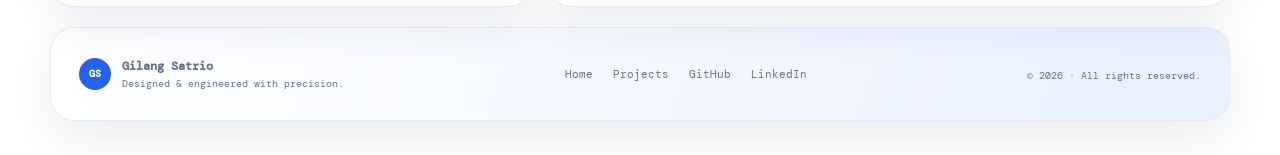
==== commit bff1a015: "Final version ready to test" ====
--- a/index.html
+++ b/index.html
@@ -52,7 +52,8 @@
         <p class="lede" data-i18n="hero.description">Robotics, automation, IoT, control systems, and industrial
           technology.</p>
         <div class="hero-actions"><a class="button primary" href="#projects" data-i18n="hero.projects">View Projects
-            <span>↗</span></a><a class="button ghost" href="#contact" data-i18n="hero.contact">Contact Me</a></div>
+            <span>↗</span></a><a class="button ghost" href="mailto:gilangsjw@gmail.com" data-i18n="hero.contact">Contact
+            Me</a></div>
         <div class="circuit circuit-one"></div>
         <div class="circuit circuit-two"></div>
       </article>
@@ -155,8 +156,13 @@
 
       <section class="tools-section card reveal" aria-label="Tools I use">
         <div class="tools-heading">
-          <h2 data-i18n="tools.title">Tools I Use</h2>
-          <p data-i18n="tools.description">A practical toolkit for connected industrial systems.</p>
+          <div>
+            <p class="mono">ENGINEERING STACK</p>
+            <h2 data-i18n="tools.title">Tools I Use</h2>
+            <p data-i18n="tools.description">Industrial automation, IoT, embedded systems, and technical design tools.
+            </p>
+          </div>
+          <span class="tool-count">29 tools</span>
         </div>
         <div class="marquee-mask">
           <div class="marquee" id="marquee"></div>
@@ -174,8 +180,6 @@
             <div class="carousel-track" id="carouselTrack"></div>
             <div class="dots" id="dots" aria-label="Project navigation"></div>
           </div>
-          <p class="placeholder-note" data-i18n="projects.note">Project details are ready to be added. These cards are
-            intentionally editable placeholders.</p>
         </div>
       </section>
 
@@ -217,7 +221,8 @@
         <div class="resume-action">
           <div class="resume-file"><b>PDF</b>
             <div><strong>CV_GILANG_SATRIO.pdf</strong><small>Updated 2026 · PDF</small></div>
-          </div><a class="button primary" href="assets/Gilang-Satrio-CV.pdf" download
+          </div><a class="button primary"
+            href="https://drive.google.com/file/d/1hpUSvkZqA4kqoknRFxbkbucQUGLpiMPr/view?usp=drive_link" download
             data-i18n="resume.download">Download Resume <span>↓</span></a>
         </div>
       </section>
@@ -232,8 +237,9 @@
               href="https://www.linkedin.com/in/gilang-satrio" target="_blank" rel="noreferrer"
               aria-label="LinkedIn Gilang Satrio"><b>in</b><span>Gilang Satrio</span></a><a
               href="https://github.com/GilangSatrio" target="_blank" rel="noreferrer"
-              aria-label="GitHub Gilang Satrio"><b>⌘</b><span>Gilang Satrio</span></a><a href="#" class="pending-link"
-              aria-label="Instagram link to be added"><b>◎</b><span>gilangsjr</span></a>
+              aria-label="GitHub Gilang Satrio"><b>⌘</b><span>Gilang Satrio</span></a><a
+              href="https://www.instagram.com/gilangsjr/" target="_blank" rel="noreferrer"
+              aria-label="Instagram Gilang Satrio"><b>◎</b><span>gilangsjr</span></a>
           </div>
         </div>
         <form id="contactForm"><label><span data-i18n="form.name">Name</span><input required name="name"
@@ -252,7 +258,7 @@
       <div class="footer-brand"><b>GS</b><span><strong>Gilang Satrio</strong><small>Designed &amp; engineered with
             precision.</small></span></div>
       <div class="footer-links"><a href="#home">Home</a><a href="#projects">Projects</a><a
-          href="https://github.com/gilangsjw" target="_blank" rel="noreferrer">GitHub</a><a
+          href="https://github.com/GilangSatrio" target="_blank" rel="noreferrer">GitHub</a><a
           href="https://www.linkedin.com/in/gilang-satrio" target="_blank" rel="noreferrer">LinkedIn</a></div><small>©
         <span id="year"></span> · All rights reserved.</small>
     </div>
@@ -260,6 +266,7 @@
   <script src="app.js"></script>
   <script src="nav.js"></script>
   <script src="experience.js"></script>
+  <script src="contact-form.js"></script>
 </body>
 
 </html>
--- a/styles.css
+++ b/styles.css
@@ -1,18 +1,1088 @@
-:root{--bg:#050816;--surface:rgba(255,255,255,.052);--surface-hi:rgba(255,255,255,.08);--ink:#f3f7ff;--muted:#9ba9c0;--line:rgba(168,191,232,.17);--blue:#3b82f6;--blue-soft:rgba(59,130,246,.15);--radius:24px;--shadow:0 22px 60px rgba(0,0,0,.25)}[data-theme=light]{--bg:#fff;--surface:#fff;--surface-hi:#f6f9ff;--ink:#101827;--muted:#65728a;--line:#e4eaf4;--blue:#2563eb;--blue-soft:#e8f0ff;--shadow:0 18px 45px rgba(31,55,97,.09)}*{box-sizing:border-box}html{scroll-behavior:smooth}body{margin:0;background:var(--bg);color:var(--ink);font-family:Manrope,Arial,sans-serif;transition:background .35s,color .35s;overflow-x:hidden}.noise{position:fixed;inset:0;opacity:.045;pointer-events:none;background-image:url("data:image/svg+xml,%3Csvg viewBox='0 0 160 160' xmlns='http://www.w3.org/2000/svg'%3E%3Cfilter id='n'%3E%3CfeTurbulence type='fractalNoise' baseFrequency='.85' numOctaves='3' stitchTiles='stitch'/%3E%3C/filter%3E%3Crect width='100%25' height='100%25' filter='url(%23n)' opacity='.7'/%3E%3C/svg%3E");z-index:9}.container{width:min(1180px,calc(100% - 40px));margin-inline:auto}.nav-wrap{position:sticky;top:0;z-index:10;backdrop-filter:blur(20px);background:color-mix(in srgb,var(--bg) 78%,transparent);border-bottom:1px solid transparent;transition:border .2s}.nav-wrap.scrolled{border-color:var(--line)}.nav{height:82px;display:flex;align-items:center;gap:24px}.brand{color:var(--ink);display:flex;gap:10px;align-items:center;text-decoration:none;white-space:nowrap}.brand span{font:500 12px 'DM Mono';background:var(--blue);color:white;padding:9px 7px;border-radius:8px}.brand strong{font-size:14px;letter-spacing:-.4px}.nav-links{display:flex;gap:18px;margin-left:auto}.nav-links a{color:var(--muted);font-size:12px;text-decoration:none;transition:color .2s}.nav-links a:hover{color:var(--ink)}.nav-actions{display:flex;gap:9px;align-items:center}.lang-toggle,.theme-toggle,.carousel-controls button{border:1px solid var(--line);background:var(--surface);color:var(--ink);border-radius:10px;height:34px;cursor:pointer}.lang-toggle{font:500 11px 'DM Mono';padding:0 9px}.lang-toggle em{font-style:normal;color:var(--muted);margin:0 3px}.lang-toggle .active{color:var(--blue)}.theme-toggle{width:34px;font-size:17px}.moon{display:none}[data-theme=light] .sun{display:none}[data-theme=light] .moon{display:inline}.menu-toggle{display:none}.bento{display:grid;grid-template-columns:repeat(12,1fr);gap:16px}.intro-grid{padding:54px 0 32px}.card{background:var(--surface);border:1px solid var(--line);border-radius:var(--radius);box-shadow:var(--shadow);position:relative;overflow:hidden}.hero{min-height:480px;grid-column:span 8;padding:52px;display:flex;flex-direction:column;align-items:flex-start;justify-content:center;background:linear-gradient(135deg,var(--surface) 30%,var(--blue-soft))}.eyebrow,.mono{font:500 10px 'DM Mono',monospace;letter-spacing:.09em;color:var(--muted);text-transform:uppercase}.eyebrow{display:flex;align-items:center;gap:8px}.pulse{width:7px;height:7px;background:#66dc9a;border-radius:50%;box-shadow:0 0 0 5px rgba(102,220,154,.09)}h1,h2,h3,p{margin-top:0}.hero h1{font-size:clamp(2.5rem,5vw,4.8rem);line-height:1.02;letter-spacing:-.068em;max-width:820px;margin:22px 0}.lede{max-width:520px;color:var(--muted);font-size:16px;line-height:1.7}.hero-actions{display:flex;gap:11px;margin-top:20px}.button{display:inline-flex;align-items:center;justify-content:center;gap:14px;padding:12px 18px;border-radius:11px;text-decoration:none;font-size:13px;font-weight:700;border:1px solid var(--line);cursor:pointer;transition:transform .2s,box-shadow .2s}.button:hover{transform:translateY(-2px)}.button.primary{background:var(--blue);color:#fff;border-color:transparent;box-shadow:0 8px 22px rgba(37,99,235,.24)}.button.ghost{color:var(--ink);background:var(--surface)}.circuit{position:absolute;border:1px solid var(--blue);opacity:.25;width:150px;height:150px;border-radius:50%;right:-45px}.circuit-one{top:50px}.circuit-two{right:35px;bottom:-110px;width:245px;height:245px}.profile-card{grid-column:span 4;padding:30px;display:flex;flex-direction:column;justify-content:space-between;min-height:280px}.avatar{width:73px;height:73px;display:grid;place-items:center;border-radius:50%;background:linear-gradient(135deg,var(--blue),#7caefa);font:700 23px 'DM Mono';color:#fff;box-shadow:0 0 0 8px var(--blue-soft)}.profile-card h2{font-size:36px;line-height:.96;letter-spacing:-.06em;margin:12px 0}.role-list{display:flex;gap:7px;flex-wrap:wrap}.role-list span,.tags span{font-size:10px;padding:6px 8px;border:1px solid var(--line);color:var(--muted);border-radius:6px}.metric{grid-column:span 2;padding:24px;min-height:160px;display:flex;flex-direction:column}.metric strong{font-size:52px;letter-spacing:-.09em;line-height:1;margin-top:auto;color:var(--blue)}.metric>span{font-size:11px;color:var(--muted);margin-top:7px}.experience-snap{grid-column:span 8;padding:25px 31px;display:grid;grid-template-columns:1fr 1.5fr 1.8fr;align-items:end;gap:20px}.experience-snap>div{align-self:start}.status{font:500 9px 'DM Mono';color:#66dc9a}.experience-snap h3{font-size:28px;line-height:1;letter-spacing:-.06em;margin:0}.experience-snap p{font-size:13px;margin:0}.experience-snap small{color:var(--muted);font-size:11px}.section{padding:74px 0 0}.section-label{display:flex;gap:15px;align-items:center;margin-bottom:24px}.section-label>span{font:500 10px 'DM Mono';color:var(--blue)}.section-label h2,.tools-heading h2{font-size:17px;margin:0;letter-spacing:-.04em}.about-section{display:grid;grid-template-columns:2fr 7fr;gap:40px}.about-copy{font-size:clamp(1.3rem,2.2vw,2rem);line-height:1.45;letter-spacing:-.04em;max-width:800px}.education{border-left:2px solid var(--blue);padding:13px 17px;margin-top:31px;display:flex;flex-direction:column;gap:5px}.education strong{font-size:14px;letter-spacing:normal}.education span{font-size:12px;color:var(--muted);letter-spacing:normal}.timeline{display:grid;gap:12px}.job{padding:25px 28px;display:grid;grid-template-columns:170px 260px 1fr;gap:20px;align-items:start}.job-meta{font:500 10px 'DM Mono';line-height:2;color:var(--muted);text-transform:uppercase}.job-meta span{display:block}.job h3{font-size:18px;letter-spacing:-.04em;margin-bottom:4px}.job p{font-size:12px;color:var(--muted);margin-bottom:0}.job ul{margin:0;padding-left:15px;color:var(--muted);font-size:12px;line-height:1.8}.job-desc{line-height:1.6}.skills-grid{display:grid;grid-template-columns:1.5fr 1fr 1fr;gap:13px}.skill-card{padding:24px}.tags{display:flex;gap:7px;flex-wrap:wrap}.second{margin-top:25px}.tools-section{margin-top:74px;padding:28px;display:grid;grid-template-columns:250px 1fr;gap:25px;align-items:start;min-height:360px}
-.tools-heading p:last-child{color:var(--muted);font-size:12px;line-height:1.5}
-.marquee-mask{overflow:hidden;mask-image:linear-gradient(to right,transparent,black 8%,black 92%,transparent);height:100%;display:flex;align-items:center}
-.marquee{width:100%}
-.marquee-row{display:flex;gap:10px;align-items:center;white-space:nowrap}
-.marquee-row .tool{flex:0 0 auto}
-.tool{display:flex;align-items:center;gap:8px;min-width:0;padding:10px 13px;border:1px solid var(--line);border-radius:10px;font-size:12px;transition:transform .2s,box-shadow .2s}
-.tool:hover{transform:translateY(-2px);box-shadow:0 0 18px var(--blue-soft)}
-.tool b{color:var(--blue);font:500 10px 'DM Mono'}
-/* Scrolling animations: slight speed differences per row for a dynamic feel */
-@keyframes scroll-left{from{transform:translateX(0)}to{transform:translateX(-50%)}}
-@keyframes scroll-right{from{transform:translateX(-50%)}to{transform:translateX(0)}}
-.marquee-row.r1{animation:scroll-left 22s linear infinite}
-.marquee-row.r2{animation:scroll-right 26s linear infinite}
-.marquee-row.r3{animation:scroll-left 30s linear infinite}
-/* Smaller screens: stack rows vertically and reduce min-height */
-@media(max-width:660px){.tools-section{min-height:240px;padding:22px}.marquee-mask{align-items:flex-start}.marquee-row{flex-wrap:nowrap;gap:8px}.marquee-row.r1,.marquee-row.r2,.marquee-row.r3{animation-duration:20s}}
-.carousel-controls{margin-left:auto;display:flex;gap:7px}.carousel-controls button{width:34px;font-size:16px}.carousel{padding:0;touch-action:pan-y}.carousel-track{display:flex;transition:transform .55s cubic-bezier(.22,.8,.28,1)}.project{min-width:100%;display:grid;grid-template-columns:44% 56%;min-height:365px}.project-art{position:relative;background:linear-gradient(140deg,#0d2a56,#3b82f6);overflow:hidden}.project-art::before,.project-art::after{content:"";position:absolute;border:1px solid rgba(255,255,255,.35);border-radius:50%;width:230px;height:230px}.project-art::before{left:-62px;bottom:-82px}.project-art::after{right:-100px;top:-78px}.project-art b{position:absolute;z-index:1;left:28px;bottom:25px;color:white;font:500 11px 'DM Mono';letter-spacing:.14em}.project-copy{padding:46px;display:flex;flex-direction:column;align-items:flex-start}.project-copy h3{font-size:31px;letter-spacing:-.06em;margin:13px 0}.project-copy p{font-size:13px;color:var(--muted);line-height:1.7;max-width:400px}.project-copy .tags{margin:10px 0 25px}.dots{position:absolute;bottom:18px;right:25px;display:flex;gap:7px}.dot{width:7px;height:7px;border-radius:50%;border:0;background:var(--line);padding:0;cursor:pointer}.dot.active{width:21px;border-radius:5px;background:var(--blue)}.placeholder-note{font-size:11px;color:var(--muted);margin:13px 3px}.training-grid{display:grid;grid-template-columns:repeat(5,1fr);gap:12px}.training{padding:22px;min-height:170px;display:flex;flex-direction:column}.training>span{font:500 10px 'DM Mono';color:var(--blue)}.training h3{font-size:15px;line-height:1.25;letter-spacing:-.04em;margin:auto 0 10px}.training p{font-size:11px;color:var(--muted);margin:0}.resume{margin-top:74px;padding:36px;display:grid;grid-template-columns:1fr 1fr;gap:50px}.resume h2,.contact h2{font-size:clamp(1.8rem,3.5vw,3rem);letter-spacing:-.065em;line-height:1.04;margin-bottom:0}.resume>div>p:not(.mono){font-size:13px;color:var(--muted);line-height:1.7}.resume small{display:block;color:var(--muted);font-size:10px;margin-top:12px}.contact{margin:74px 0;display:grid;grid-template-columns:1fr 1fr;gap:60px;padding:45px}.contact-copy{display:flex;align-items:flex-start;flex-direction:column}.contact-copy h2{margin:20px 0 35px}.contact-copy a{color:var(--ink);font-size:13px;line-height:2;text-decoration-color:var(--blue);text-underline-offset:4px}form{display:grid;grid-template-columns:1fr 1fr;gap:13px}label{display:flex;flex-direction:column;gap:6px;color:var(--muted);font-size:10px;font-family:'DM Mono';text-transform:uppercase;letter-spacing:.06em}label:nth-of-type(3),label:nth-of-type(4),form button,.form-status{grid-column:span 2}input,textarea{border:1px solid var(--line);background:transparent;color:var(--ink);border-radius:9px;padding:10px;font:13px Manrope;outline:none;transition:border .2s}input:focus,textarea:focus{border-color:var(--blue)}.form-status{color:#66dc9a;font-size:11px;margin:0}footer{border-top:1px solid var(--line);padding:22px 0 35px;color:var(--muted);font:10px 'DM Mono';display:flex;justify-content:space-between}.reveal{opacity:0;transform:translateY(20px);transition:opacity .65s ease,transform .65s ease}.reveal.visible{opacity:1;transform:none}@media(max-width:900px){.nav-links{gap:10px}.nav-links a{font-size:10px}.intro-grid{grid-template-columns:repeat(6,1fr)}.hero{grid-column:span 6}.profile-card{grid-column:span 3}.metric{grid-column:span 3}.experience-snap{grid-column:span 6}.skills-grid{grid-template-columns:1fr 1fr}.skill-card:first-child{grid-column:span 2}.training-grid{grid-template-columns:repeat(3,1fr)}.training:last-child{grid-column:span 2}.job{grid-template-columns:130px 210px 1fr}}@media(max-width:660px){.container{width:min(100% - 28px,1180px)}.nav{height:67px}.brand strong{display:none}.menu-toggle{display:flex;margin-left:auto;width:37px;height:34px;border:1px solid var(--line);background:var(--surface);border-radius:9px;flex-direction:column;justify-content:center;gap:5px;padding:0 10px}.menu-toggle i{height:1px;background:var(--ink);display:block}.nav-links{position:absolute;top:66px;left:0;right:0;display:none;flex-direction:column;background:var(--bg);border-bottom:1px solid var(--line);padding:18px 14px;gap:16px}.nav-links.open{display:flex}.nav-links a{font-size:13px}.nav-actions{order:3}.intro-grid{padding-top:30px;gap:12px}.hero{min-height:480px;padding:30px;grid-column:span 6}.hero h1{font-size:2.65rem}.profile-card,.metric{grid-column:span 6}.profile-card{min-height:225px}.experience-snap{grid-column:span 6;display:flex;min-height:240px;flex-direction:column;align-items:flex-start}.about-section{display:block}.about-section .section-label{margin-bottom:24px}.section{padding-top:55px}.job{display:flex;flex-direction:column;gap:14px;padding:22px}.skills-grid{grid-template-columns:1fr}.skill-card:first-child{grid-column:auto}.tools-section{margin-top:55px;display:block;padding:22px}.tools-heading{display:flex;align-items:baseline;gap:12px}.tools-heading p:last-child{display:none}.marquee-mask{margin-top:19px}.project{grid-template-columns:1fr}.project-art{min-height:180px}.project-copy{padding:28px;min-height:270px}.project-copy h3{font-size:26px}.dots{bottom:14px}.training-grid{grid-template-columns:1fr 1fr}.training:last-child{grid-column:auto}.training{min-height:145px}.resume,.contact{margin-top:55px;display:block;padding:29px}.resume>div+div{margin-top:27px}.contact{margin-bottom:45px}.contact-copy{margin-bottom:32px}footer{padding-top:18px;gap:7px;flex-direction:column}.section-label{margin-bottom:18px}}
+:root {
+    --bg: #050816;
+    --surface: rgba(255, 255, 255, .052);
+    --surface-hi: rgba(255, 255, 255, .08);
+    --ink: #f3f7ff;
+    --muted: #9ba9c0;
+    --line: rgba(168, 191, 232, .17);
+    --blue: #3b82f6;
+    --blue-soft: rgba(59, 130, 246, .15);
+    --radius: 24px;
+    --shadow: 0 22px 60px rgba(0, 0, 0, .25);
+}
+
+[data-theme=light] {
+    --bg: #fff;
+    --surface: #fff;
+    --surface-hi: #f6f9ff;
+    --ink: #101827;
+    --muted: #65728a;
+    --line: #e4eaf4;
+    --blue: #2563eb;
+    --blue-soft: #e8f0ff;
+    --shadow: 0 18px 45px rgba(31, 55, 97, .09);
+}
+
+/* ===== Base / reset ===== */
+* {
+    box-sizing: border-box;
+}
+
+html {
+    scroll-behavior: smooth;
+}
+
+body {
+    margin: 0;
+    background: var(--bg);
+    color: var(--ink);
+    font-family: Manrope, Arial, sans-serif;
+    transition: background .35s, color .35s;
+    overflow-x: hidden;
+}
+
+.noise {
+    position: fixed;
+    inset: 0;
+    opacity: .045;
+    pointer-events: none;
+    background-image: url("data:image/svg+xml,%3Csvg viewBox='0 0 160 160' xmlns='http://www.w3.org/2000/svg'%3E%3Cfilter id='n'%3E%3CfeTurbulence type='fractalNoise' baseFrequency='.85' numOctaves='3' stitchTiles='stitch'/%3E%3C/filter%3E%3Crect width='100%25' height='100%25' filter='url(%23n)' opacity='.7'/%3E%3C/svg%3E");
+    z-index: 9;
+}
+
+/* ===== Layout shell ===== */
+.container {
+    width: min(1180px, calc(100% - 40px));
+    margin-inline: auto;
+}
+
+/* ===== Navigation ===== */
+.nav-wrap {
+    position: sticky;
+    top: 0;
+    z-index: 10;
+    backdrop-filter: blur(20px);
+    background: color-mix(in srgb, var(--bg) 78%, transparent);
+    border-bottom: 1px solid transparent;
+    transition: border .2s;
+}
+
+.nav-wrap.scrolled {
+    border-color: var(--line);
+}
+
+.nav {
+    height: 82px;
+    display: flex;
+    align-items: center;
+    gap: 24px;
+}
+
+.brand {
+    color: var(--ink);
+    display: flex;
+    gap: 10px;
+    align-items: center;
+    text-decoration: none;
+    white-space: nowrap;
+}
+
+.brand span {
+    font: 500 12px 'DM Mono';
+    background: var(--blue);
+    color: white;
+    padding: 9px 7px;
+    border-radius: 8px;
+}
+
+.brand strong {
+    font-size: 14px;
+    letter-spacing: -.4px;
+}
+
+.nav-links {
+    display: flex;
+    gap: 18px;
+    margin-left: auto;
+}
+
+.nav-links a {
+    color: var(--muted);
+    font-size: 12px;
+    text-decoration: none;
+    transition: color .2s;
+}
+
+.nav-links a:hover {
+    color: var(--ink);
+}
+
+.nav-actions {
+    display: flex;
+    gap: 9px;
+    align-items: center;
+}
+
+.lang-toggle,
+.theme-toggle,
+.carousel-controls button {
+    border: 1px solid var(--line);
+    background: var(--surface);
+    color: var(--ink);
+    border-radius: 10px;
+    height: 34px;
+    cursor: pointer;
+}
+
+.lang-toggle {
+    font: 500 11px 'DM Mono';
+    padding: 0 9px;
+}
+
+.lang-toggle em {
+    font-style: normal;
+    color: var(--muted);
+    margin: 0 3px;
+}
+
+.lang-toggle .active {
+    color: var(--blue);
+}
+
+.theme-toggle {
+    width: 34px;
+    font-size: 17px;
+}
+
+.moon {
+    display: none;
+}
+
+[data-theme=light] .sun {
+    display: none;
+}
+
+[data-theme=light] .moon {
+    display: inline;
+}
+
+.menu-toggle {
+    display: none;
+}
+
+/* ===== Hero bento grid (home intro) ===== */
+.bento {
+    display: grid;
+    grid-template-columns: repeat(12, 1fr);
+    gap: 16px;
+}
+
+.intro-grid {
+    padding: 54px 0 32px;
+}
+
+.card {
+    background: var(--surface);
+    border: 1px solid var(--line);
+    border-radius: var(--radius);
+    box-shadow: var(--shadow);
+    position: relative;
+    overflow: hidden;
+}
+
+.hero {
+    min-height: 480px;
+    grid-column: span 8;
+    padding: 52px;
+    display: flex;
+    flex-direction: column;
+    align-items: flex-start;
+    justify-content: center;
+    background: linear-gradient(135deg, var(--surface) 30%, var(--blue-soft));
+}
+
+.eyebrow,
+.mono {
+    font: 500 10px 'DM Mono', monospace;
+    letter-spacing: .09em;
+    color: var(--muted);
+    text-transform: uppercase;
+}
+
+.eyebrow {
+    display: flex;
+    align-items: center;
+    gap: 8px;
+}
+
+.pulse {
+    width: 7px;
+    height: 7px;
+    background: #66dc9a;
+    border-radius: 50%;
+    box-shadow: 0 0 0 5px rgba(102, 220, 154, .09);
+}
+
+h1,
+h2,
+h3,
+p {
+    margin-top: 0;
+}
+
+.hero h1 {
+    font-size: clamp(2.5rem, 5vw, 4.8rem);
+    line-height: 1.02;
+    letter-spacing: -.068em;
+    max-width: 820px;
+    margin: 22px 0;
+}
+
+.lede {
+    max-width: 520px;
+    color: var(--muted);
+    font-size: 16px;
+    line-height: 1.7;
+}
+
+.hero-actions {
+    display: flex;
+    gap: 11px;
+    margin-top: 20px;
+}
+
+.button {
+    display: inline-flex;
+    align-items: center;
+    justify-content: center;
+    gap: 14px;
+    padding: 12px 18px;
+    border-radius: 11px;
+    text-decoration: none;
+    font-size: 13px;
+    font-weight: 700;
+    border: 1px solid var(--line);
+    cursor: pointer;
+    transition: transform .2s, box-shadow .2s;
+}
+
+.button:hover {
+    transform: translateY(-2px);
+}
+
+.button.primary {
+    background: var(--blue);
+    color: #fff;
+    border-color: transparent;
+    box-shadow: 0 8px 22px rgba(37, 99, 235, .24);
+}
+
+.button.ghost {
+    color: var(--ink);
+    background: var(--surface);
+}
+
+.circuit {
+    position: absolute;
+    border: 1px solid var(--blue);
+    opacity: .25;
+    width: 150px;
+    height: 150px;
+    border-radius: 50%;
+    right: -45px;
+}
+
+.circuit-one {
+    top: 50px;
+}
+
+.circuit-two {
+    right: 35px;
+    bottom: -110px;
+    width: 245px;
+    height: 245px;
+}
+
+.profile-card {
+    grid-column: span 4;
+    padding: 30px;
+    display: flex;
+    flex-direction: column;
+    justify-content: space-between;
+    min-height: 280px;
+}
+
+.profile-card h2 {
+    font-size: 36px;
+    line-height: .96;
+    letter-spacing: -.06em;
+    margin: 12px 0;
+}
+
+.role-list {
+    display: flex;
+    gap: 7px;
+    flex-wrap: wrap;
+}
+
+.role-list span,
+.tags span {
+    font-size: 10px;
+    padding: 6px 8px;
+    border: 1px solid var(--line);
+    color: var(--muted);
+    border-radius: 6px;
+}
+
+.metric {
+    grid-column: span 2;
+    padding: 24px;
+    min-height: 160px;
+    display: flex;
+    flex-direction: column;
+}
+
+.metric strong {
+    font-size: 52px;
+    letter-spacing: -.09em;
+    line-height: 1;
+    margin-top: auto;
+    color: var(--blue);
+}
+
+.metric>span {
+    font-size: 11px;
+    color: var(--muted);
+    margin-top: 7px;
+}
+
+.experience-snap {
+    grid-column: span 8;
+    padding: 25px 31px;
+    display: grid;
+    grid-template-columns: 1fr 1.5fr 1.8fr;
+    align-items: end;
+    gap: 20px;
+}
+
+.experience-snap>div {
+    align-self: start;
+}
+
+.status {
+    font: 500 9px 'DM Mono';
+    color: #66dc9a;
+}
+
+.experience-snap h3 {
+    font-size: 28px;
+    line-height: 1;
+    letter-spacing: -.06em;
+    margin: 0;
+}
+
+.experience-snap p {
+    font-size: 13px;
+    margin: 0;
+}
+
+.experience-snap small {
+    color: var(--muted);
+    font-size: 11px;
+}
+
+/* ===== Section shared styles ===== */
+.section {
+    padding: 74px 0 0;
+}
+
+.section-label {
+    display: flex;
+    gap: 15px;
+    align-items: center;
+    margin-bottom: 24px;
+}
+
+.section-label>span {
+    font: 500 10px 'DM Mono';
+    color: var(--blue);
+}
+
+.section-label h2,
+.tools-heading h2 {
+    font-size: 17px;
+    margin: 0;
+    letter-spacing: -.04em;
+}
+
+/* ===== About ===== */
+.about-section {
+    display: grid;
+    grid-template-columns: 2fr 7fr;
+    gap: 40px;
+}
+
+.about-copy {
+    font-size: clamp(1.3rem, 2.2vw, 2rem);
+    line-height: 1.45;
+    letter-spacing: -.04em;
+    max-width: 800px;
+}
+
+/* ===== Skills ===== */
+.skills-grid {
+    display: grid;
+    grid-template-columns: 1.5fr 1fr 1fr;
+    gap: 13px;
+}
+
+.skill-card {
+    padding: 24px;
+}
+
+.tags {
+    display: flex;
+    gap: 7px;
+    flex-wrap: wrap;
+}
+
+.second {
+    margin-top: 25px;
+}
+
+/* ===== Tools marquee ===== */
+.tools-section {
+    margin-top: 74px;
+    padding: 28px;
+    display: grid;
+    grid-template-columns: 250px 1fr;
+    gap: 25px;
+    align-items: start;
+    min-height: 360px;
+}
+
+.tools-heading p:last-child {
+    color: var(--muted);
+    font-size: 12px;
+    line-height: 1.5;
+}
+
+.marquee-mask {
+    overflow: hidden;
+    /* mask-image: linear-gradient(to right, transparent, black 8%, black 92%, transparent); */
+    height: 100%;
+    display: flex;
+    align-items: center;
+}
+
+.marquee {
+    width: 100%;
+    display: grid;
+    gap: 20px;
+}
+
+.marquee-row {
+    display: flex;
+    gap: 18px;
+    align-items: center;
+    white-space: nowrap;
+}
+
+.marquee-row .tool {
+    flex: 0 0 auto;
+}
+
+.tool {
+    display: flex;
+    align-items: center;
+    gap: 10px;
+    min-width: 0;
+    padding: 14px 18px;
+    border: 1px solid var(--line);
+    border-radius: 12px;
+    font-size: 14px;
+    transition: transform .2s, box-shadow .2s;
+}
+
+.tool:hover {
+    transform: translateY(-2px);
+    box-shadow: 0 0 18px var(--blue-soft);
+}
+
+.tool b {
+    color: var(--blue);
+    font: 500 11px 'DM Mono';
+}
+
+.marquee-mask:hover .marquee-row { animation-play-state: paused; }
+
+@keyframes scroll-left {
+    from {
+        transform: translateX(0);
+    }
+
+    to {
+        transform: translateX(-50%);
+    }
+}
+
+@keyframes scroll-right {
+    from {
+        transform: translateX(-50%);
+    }
+
+    to {
+        transform: translateX(0);
+    }
+}
+
+.marquee-row.r1 {
+    animation: scroll-left 45s linear infinite;
+}
+
+.marquee-row.r2 {
+    animation: scroll-right 52s linear infinite;
+}
+
+.marquee-row.r3 {
+    animation: scroll-left 60s linear infinite;
+}
+
+@media(max-width:660px) {
+    .tools-section {
+        min-height: 240px;
+        padding: 22px;
+    }
+
+    .marquee-mask {
+        align-items: flex-start;
+    }
+
+    .marquee-row {
+        flex-wrap: nowrap;
+        gap: 8px;
+    }
+
+    .marquee-row.r1,
+    .marquee-row.r2,
+    .marquee-row.r3 {
+        animation-duration: 40s;
+    }
+}
+
+/* ===== Projects carousel ===== */
+.carousel-controls {
+    margin-left: auto;
+    display: flex;
+    gap: 7px;
+}
+
+.carousel-controls button {
+    width: 34px;
+    font-size: 16px;
+}
+
+.carousel {
+    padding: 0;
+    touch-action: pan-y;
+}
+
+.carousel-track {
+    display: flex;
+    transition: transform .55s cubic-bezier(.22, .8, .28, 1);
+}
+
+.project {
+    min-width: 100%;
+    display: grid;
+    grid-template-columns: 44% 56%;
+    min-height: 365px;
+}
+
+.project-art {
+    position: relative;
+    background: linear-gradient(140deg, #0d2a56, #3b82f6);
+    overflow: hidden;
+}
+
+.project-art::before,
+.project-art::after {
+    content: "";
+    position: absolute;
+    border: 1px solid rgba(255, 255, 255, .35);
+    border-radius: 50%;
+    width: 230px;
+    height: 230px;
+}
+
+.project-art::before {
+    left: -62px;
+    bottom: -82px;
+}
+
+.project-art::after {
+    right: -100px;
+    top: -78px;
+}
+
+.project-art b {
+    position: absolute;
+    z-index: 1;
+    left: 28px;
+    bottom: 25px;
+    color: white;
+    font: 500 11px 'DM Mono';
+    letter-spacing: .14em;
+}
+
+.project-copy {
+    padding: 46px;
+    display: flex;
+    flex-direction: column;
+    align-items: flex-start;
+}
+
+.project-copy h3 {
+    font-size: 31px;
+    letter-spacing: -.06em;
+    margin: 13px 0;
+}
+
+.project-copy p {
+    font-size: 13px;
+    color: var(--muted);
+    line-height: 1.7;
+    max-width: 400px;
+}
+
+.project-copy .tags {
+    margin: 10px 0 25px;
+}
+
+.dots {
+    position: absolute;
+    bottom: 18px;
+    right: 25px;
+    display: flex;
+    gap: 7px;
+}
+
+.dot {
+    width: 7px;
+    height: 7px;
+    border-radius: 50%;
+    border: 0;
+    background: var(--line);
+    padding: 0;
+    cursor: pointer;
+}
+
+.dot.active {
+    width: 21px;
+    border-radius: 5px;
+    background: var(--blue);
+}
+
+.placeholder-note {
+    font-size: 11px;
+    color: var(--muted);
+    margin: 13px 3px;
+}
+
+/* ===== Training ===== */
+.training-grid {
+    display: grid;
+    grid-template-columns: repeat(5, 1fr);
+    gap: 12px;
+}
+
+.training {
+    padding: 22px;
+    min-height: 170px;
+    display: flex;
+    flex-direction: column;
+}
+
+.training>span {
+    font: 500 10px 'DM Mono';
+    color: var(--blue);
+}
+
+.training h3 {
+    font-size: 15px;
+    line-height: 1.25;
+    letter-spacing: -.04em;
+    margin: auto 0 10px;
+}
+
+.training p {
+    font-size: 11px;
+    color: var(--muted);
+    margin: 0;
+}
+
+/* ===== Resume ===== */
+.resume {
+    margin-top: 74px;
+    padding: 36px;
+    display: grid;
+    grid-template-columns: 1fr 1fr;
+    gap: 50px;
+}
+
+.resume h2,
+.contact h2 {
+    font-size: clamp(1.8rem, 3.5vw, 3rem);
+    letter-spacing: -.065em;
+    line-height: 1.04;
+    margin-bottom: 0;
+}
+
+.resume>div>p:not(.mono) {
+    font-size: 13px;
+    color: var(--muted);
+    line-height: 1.7;
+}
+
+.resume small {
+    display: block;
+    color: var(--muted);
+    font-size: 10px;
+    margin-top: 12px;
+}
+
+/* ===== Contact ===== */
+.contact {
+    margin: 74px 0;
+    display: grid;
+    grid-template-columns: 1fr 1fr;
+    gap: 60px;
+    padding: 45px;
+}
+
+.contact-copy {
+    display: flex;
+    align-items: flex-start;
+    flex-direction: column;
+}
+
+.contact-copy h2 {
+    margin: 20px 0 35px;
+}
+
+.contact-copy a {
+    color: var(--ink);
+    font-size: 13px;
+    line-height: 2;
+    text-decoration-color: var(--blue);
+    text-underline-offset: 4px;
+}
+
+form {
+    display: grid;
+    grid-template-columns: 1fr 1fr;
+    gap: 13px;
+}
+
+label {
+    display: flex;
+    flex-direction: column;
+    gap: 6px;
+    color: var(--muted);
+    font-size: 10px;
+    font-family: 'DM Mono';
+    text-transform: uppercase;
+    letter-spacing: .06em;
+}
+
+label:nth-of-type(3),
+label:nth-of-type(4),
+form button,
+.form-status {
+    grid-column: span 2;
+}
+
+input,
+textarea {
+    border: 1px solid var(--line);
+    background: transparent;
+    color: var(--ink);
+    border-radius: 9px;
+    padding: 10px;
+    font: 13px Manrope;
+    outline: none;
+    transition: border .2s;
+}
+
+input:focus,
+textarea:focus {
+    border-color: var(--blue);
+}
+
+.form-status {
+    color: #66dc9a;
+    font-size: 11px;
+    margin: 0;
+}
+
+/* ===== Footer ===== */
+footer {
+    border-top: 1px solid var(--line);
+    padding: 22px 0 35px;
+    color: var(--muted);
+    font: 10px 'DM Mono';
+    display: flex;
+    justify-content: space-between;
+}
+
+/* ===== Scroll reveal animation ===== */
+.reveal {
+    opacity: 0;
+    transform: translateY(20px);
+    transition: opacity .65s ease, transform .65s ease;
+}
+
+.reveal.visible {
+    opacity: 1;
+    transform: none;
+}
+
+/* ===== Responsive: tablet (<=900px) ===== */
+@media(max-width:900px) {
+    .nav-links {
+        gap: 10px;
+    }
+
+    .nav-links a {
+        font-size: 10px;
+    }
+
+    .intro-grid {
+        grid-template-columns: repeat(6, 1fr);
+    }
+
+    .hero {
+        grid-column: span 6;
+    }
+
+    .profile-card {
+        grid-column: span 3;
+    }
+
+    .metric {
+        grid-column: span 3;
+    }
+
+    .experience-snap {
+        grid-column: span 6;
+    }
+
+    .skills-grid {
+        grid-template-columns: 1fr 1fr;
+    }
+
+    .skill-card:first-child {
+        grid-column: span 2;
+    }
+
+    .training-grid {
+        grid-template-columns: repeat(3, 1fr);
+    }
+
+    .training:last-child {
+        grid-column: span 2;
+    }
+}
+
+@media(max-width:660px) {
+    .container {
+        width: min(100% - 28px, 1180px);
+    }
+
+    .nav {
+        height: 67px;
+    }
+
+    .brand strong {
+        display: none;
+    }
+
+    .menu-toggle {
+        display: flex;
+        margin-left: auto;
+        width: 37px;
+        height: 34px;
+        border: 1px solid var(--line);
+        background: var(--surface);
+        border-radius: 9px;
+        flex-direction: column;
+        justify-content: center;
+        gap: 5px;
+        padding: 0 10px;
+    }
+
+    .menu-toggle i {
+        height: 1px;
+        background: var(--ink);
+        display: block;
+    }
+
+    .nav-links {
+        position: absolute;
+        top: 66px;
+        left: 0;
+        right: 0;
+        display: none;
+        flex-direction: column;
+        background: var(--bg);
+        border-bottom: 1px solid var(--line);
+        padding: 18px 14px;
+        gap: 16px;
+    }
+
+    .nav-links.open {
+        display: flex;
+    }
+
+    .nav-links a {
+        font-size: 13px;
+    }
+
+    .nav-actions {
+        order: 3;
+    }
+
+    .intro-grid {
+        padding-top: 30px;
+        gap: 12px;
+    }
+
+    .hero {
+        min-height: 480px;
+        padding: 30px;
+        grid-column: span 6;
+    }
+
+    .hero h1 {
+        font-size: 2.65rem;
+    }
+
+    .profile-card,
+    .metric {
+        grid-column: span 6;
+    }
+
+    .profile-card {
+        min-height: 225px;
+    }
+
+    .experience-snap {
+        grid-column: span 6;
+        display: flex;
+        min-height: 240px;
+        flex-direction: column;
+        align-items: flex-start;
+    }
+
+    .about-section {
+        display: block;
+    }
+
+    .about-section .section-label {
+        margin-bottom: 24px;
+    }
+
+    .section {
+        padding-top: 55px;
+    }
+
+    .skills-grid {
+        grid-template-columns: 1fr;
+    }
+
+    .skill-card:first-child {
+        grid-column: auto;
+    }
+
+    .tools-section {
+        margin-top: 55px;
+        display: block;
+        padding: 22px;
+    }
+
+    .tools-heading {
+        display: flex;
+        align-items: baseline;
+        gap: 12px;
+    }
+
+    .tools-heading p:last-child {
+        display: none;
+    }
+
+    .marquee-mask {
+        margin-top: 19px;
+    }
+
+    .project {
+        grid-template-columns: 1fr;
+    }
+
+    .project-art {
+        min-height: 180px;
+    }
+
+    .project-copy {
+        padding: 28px;
+        min-height: 270px;
+    }
+
+    .project-copy h3 {
+        font-size: 26px;
+    }
+
+    .dots {
+        bottom: 14px;
+    }
+
+    .training-grid {
+        grid-template-columns: 1fr 1fr;
+    }
+
+    .training:last-child {
+        grid-column: auto;
+    }
+
+    .training {
+        min-height: 145px;
+    }
+
+    .resume,
+    .contact {
+        margin-top: 55px;
+        display: block;
+        padding: 29px;
+    }
+
+    .resume>div+div {
+        margin-top: 27px;
+    }
+
+    .contact {
+        margin-bottom: 45px;
+    }
+
+    .contact-copy {
+        margin-bottom: 32px;
+    }
+
+    footer {
+        padding-top: 18px;
+        gap: 7px;
+        flex-direction: column;
+    }
+
+    .section-label {
+        margin-bottom: 18px;
+    }
+}
--- a/interactions.css
+++ b/interactions.css
@@ -1,10 +1,22 @@
 /* Consistent spacing and tactile container interaction */
-.section { padding-top: 32px; }
-.tools-section, .resume { margin-top: 32px; }
-.contact { margin: 32px 0; }
+.section {
+  padding-top: 32px;
+}
+
+.tools-section,
+.resume {
+  margin-top: 32px;
+}
+
+.contact {
+  margin: 32px 0;
+}
 
 /* The complete portfolio follows the same 12-column bento system as Home. */
-.intro-grid { padding-bottom: 0; }
+.intro-grid {
+  padding-bottom: 0;
+}
+
 .portfolio-bento {
   display: grid;
   grid-template-columns: repeat(12, minmax(0, 1fr));
@@ -13,82 +25,423 @@
   margin-top: 16px;
   align-items: start;
 }
-.portfolio-bento > .section,
-.portfolio-bento > .tools-section,
-.portfolio-bento > .contact {
+
+.portfolio-bento>.section,
+.portfolio-bento>.tools-section,
+.portfolio-bento>.contact {
   min-width: 0;
   margin: 0;
   padding: 0;
 }
-#about { grid-column: span 5; }
-#experience { grid-column: span 7; }
-#skills { grid-column: span 7; }
-.tools-section { grid-column: span 5; height: 100%; }
-#projects { grid-column: span 12; }
-#training { grid-column: span 12; }
-#resume { grid-column: span 5; }
-#contact { grid-column: span 7; }
-
-.portfolio-bento .about-container { min-height: 100%; }
-.portfolio-bento > #about,
-.portfolio-bento > #experience { align-self: stretch; }
-.portfolio-bento > #experience .experience-panel { height: 100%; }
-.portfolio-bento .about-copy { font-size: clamp(1.15rem, 1.8vw, 1.65rem); }
-.portfolio-bento .tools-section { display: flex; flex-direction: column; justify-content: center; grid-template-columns: 1fr; gap: 18px; padding: 28px; }
-.portfolio-bento .tools-heading { display: flex; align-items: baseline; gap: 12px; }
-.portfolio-bento .tools-heading p:last-child { margin: 0; }
-.portfolio-bento .skills-grid { grid-template-columns: 1fr 1fr; }
-.portfolio-bento .skill-card:first-child { grid-column: span 2; }
-.portfolio-bento .skill-card { min-height: 164px; }
-.portfolio-bento .resume { display: block; padding: 30px; }
-.portfolio-bento .resume > div + div { margin-top: 24px; }
-.portfolio-bento .contact { gap: 30px; padding: 32px; }
-.portfolio-bento .contact-copy h2 { margin: 14px 0 25px; }
-.portfolio-bento .training-grid { grid-template-columns: repeat(5, minmax(0, 1fr)); }
-.portfolio-bento .training { min-height: 158px; }
-.portfolio-bento .training:last-child { grid-column: auto; }
-
-.profile-photo { width: 106px; height: 106px; border-radius: 18px; overflow: hidden; position: relative; background: linear-gradient(145deg, var(--blue), #0e254a); box-shadow: 0 0 0 7px var(--blue-soft); display: grid; place-items: center; }
-.profile-photo span { color: #fff; font: 700 28px 'DM Mono', monospace; }
-.profile-photo img { position: absolute; inset: 0; width: 100%; height: 100%; object-fit: cover; z-index: 1; }
-
-.contact-links { display: grid; gap: 9px; width: 100%; }
-.contact-links a { display: flex; align-items: center; gap: 10px; width: 100%; padding: 9px 11px; border: 1px solid var(--line); border-radius: 9px; text-decoration: none; transition: transform .2s ease, border-color .2s ease, background .2s ease; }
-.contact-links a:hover { transform: translateX(3px); background: var(--blue-soft); border-color: var(--blue); }
-.contact-links b { width: 22px; height: 22px; border-radius: 6px; display: grid; place-items: center; background: var(--blue-soft); color: var(--blue); font: 700 11px Manrope, sans-serif; }
-.contact-links span { font-size: 11px; font-weight: 700; }
-.contact-links .pending-link { opacity: .7; }
-.contact-location { display: flex; align-items: center; gap: 10px; padding: 9px 11px; border: 1px solid var(--line); border-radius: 9px; color: var(--ink); font-size: 11px; font-weight: 700; }
-.contact-location b { width: 22px; height: 22px; border-radius: 6px; display: grid; place-items: center; background: var(--blue-soft); color: var(--blue); font-size: 14px; }
-
-/* Resume, contact, and footer match the compact final-row composition. */
-.portfolio-bento .resume { height: 466px; min-height: 466px; display: flex; flex-direction: column; }
-.resume-action { margin-top: auto; display: grid; gap: 26px; }
-.resume-file { display: flex; align-items: center; gap: 12px; padding: 12px; border: 1px solid var(--line); border-radius: 18px; background: var(--surface-hi); }
-.resume-file > b { width: 49px; height: 49px; display: grid; place-items: center; border-radius: 11px; background: var(--blue); color: #fff; font: 700 10px 'DM Mono', monospace; }
-.resume-file strong, .resume-file small { display: block; }
-.resume-file strong { font-size: 12px; }
-.resume-file small { color: var(--muted); font-size: 10px; margin-top: 4px; }
-.resume-action .button { width: 100%; min-height: 45px; }
-.portfolio-bento .contact { height: 466px; min-height: 466px; grid-template-columns: .95fr 1.05fr; align-items: start; }
-.portfolio-bento .contact .contact-copy h2 { font-size: clamp(1.35rem, 1.65vw, 1.7rem) !important; line-height: 1.08; letter-spacing: -.045em; margin: 8px 0 12px; }
-.contact-intro { color: var(--muted); font-size: 12px; line-height: 1.45; margin: 0 0 16px; }
-.contact-links { gap: 6px; }
-.contact-links a { padding: 7px 9px; min-height: 38px; }
-.contact-links b { width: 20px; height: 20px; }
-.contact-links span { font-size: 10px; }
-.contact form { align-content: start; }
-.contact input { min-height: 45px; }
-.contact textarea { min-height: 85px; resize: vertical; }
-.contact form .button { width: 100%; min-height: 45px; margin-top: 3px; }
-
-footer { border: 0; padding: 20px 0 34px; display: block; }
-.footer-card { min-height: 94px; padding: 20px 28px; display: flex; align-items: center; justify-content: space-between; gap: 20px; border: 1px solid var(--line); border-radius: 24px; background: linear-gradient(110deg, var(--surface), var(--blue-soft)); box-shadow: var(--shadow); }
-.footer-brand { display: flex; align-items: center; gap: 11px; }
-.footer-brand > b { width: 32px; height: 32px; display: grid; place-items: center; border-radius: 50%; background: var(--blue); color: #fff; font: 700 10px 'DM Mono', monospace; }
-.footer-brand strong, .footer-brand small { display: block; }
-.footer-brand strong { font-size: 12px; }.footer-brand small, .footer-card > small { margin-top: 3px; color: var(--muted); font-size: 10px; }
-.footer-links { display: flex; gap: 20px; }.footer-links a { color: var(--muted); font-size: 11px; text-decoration: none; }.footer-links a:hover { color: var(--blue); }
+
+#about {
+  grid-column: span 5;
+}
+
+#experience {
+  grid-column: span 7;
+}
+
+#skills {
+  grid-column: span 7;
+}
+
+.tools-section {
+  grid-column: span 5;
+  height: 100%;
+}
+
+#projects {
+  grid-column: span 12;
+}
+
+#training {
+  grid-column: span 12;
+}
+
+#resume {
+  grid-column: span 5;
+}
+
+#contact {
+  grid-column: span 7;
+}
+
+.portfolio-bento .about-container {
+  min-height: 100%;
+}
+
+.portfolio-bento>#about,
+.portfolio-bento>#experience {
+  align-self: stretch;
+}
+
+.portfolio-bento>#experience .experience-panel {
+  height: 100%;
+}
+
+.portfolio-bento .about-copy {
+  font-size: clamp(1.15rem, 1.8vw, 1.65rem);
+}
+
+.portfolio-bento .tools-section {
+  display: flex;
+  flex-direction: column;
+  justify-content: center;
+  grid-template-columns: 1fr;
+  gap: 18px;
+  padding: 28px;
+}
+
+/* Keep the animated rows inside the card's own content box. */
+.portfolio-bento .tools-section .marquee-mask {
+  width: 100%;
+  min-width: 0;
+  height: auto;
+  flex: 1 1 auto;
+  align-self: stretch;
+  overflow: hidden;
+  border-radius: 12px;
+  padding: 3px 0;
+  -webkit-mask-image: linear-gradient(to right, transparent 0, #000 7%, #000 93%, transparent 100%);
+  mask-image: linear-gradient(to right, transparent 0, #000 7%, #000 93%, transparent 100%);
+}
+
+.portfolio-bento .tools-heading {
+  display: flex;
+  align-items: end;
+  justify-content: space-between;
+  gap: 18px;
+}
+
+.portfolio-bento .tools-heading .mono { margin-bottom: 6px; }
+.portfolio-bento .tools-heading h2 { font-size: 18px; }
+
+.portfolio-bento .tools-heading p:last-child {
+  margin: 6px 0 0;
+  max-width: 340px;
+}
+
+.tool-count { flex: 0 0 auto; padding: 7px 9px; border: 1px solid var(--line); border-radius: 8px; color: var(--blue); background: var(--blue-soft); font: 500 10px 'DM Mono', monospace; }
+
+.portfolio-bento .skills-grid {
+  grid-template-columns: 1fr 1fr;
+}
+
+.portfolio-bento .skill-card:first-child {
+  grid-column: span 2;
+}
+
+.portfolio-bento .skill-card {
+  min-height: 164px;
+}
+
+.portfolio-bento .resume {
+  display: block;
+  padding: 30px;
+}
+
+.portfolio-bento .resume>div+div {
+  margin-top: 24px;
+}
+
+.portfolio-bento .contact {
+  gap: 30px;
+  padding: 32px;
+}
+
+.portfolio-bento .contact-copy h2 {
+  margin: 14px 0 25px;
+}
+
+.portfolio-bento .training-grid {
+  grid-template-columns: repeat(5, minmax(0, 1fr));
+}
+
+.portfolio-bento .training {
+  min-height: 158px;
+}
+
+.portfolio-bento .training:last-child {
+  grid-column: auto;
+}
+
+/* Profile photo (overrides/extends the plain .avatar block in styles.css) */
+.profile-photo {
+  width: 106px;
+  height: 106px;
+  border-radius: 18px;
+  overflow: hidden;
+  position: relative;
+  background: linear-gradient(145deg, var(--blue), #0e254a);
+  box-shadow: 0 0 0 7px var(--blue-soft);
+  display: grid;
+  place-items: center;
+}
+
+.profile-photo span {
+  color: #fff;
+  font: 700 28px 'DM Mono', monospace;
+}
+
+.profile-photo img {
+  position: absolute;
+  inset: 0;
+  width: 100%;
+  height: 100%;
+  object-fit: cover;
+  z-index: 1;
+}
+
+/* Contact links */
+.contact-links {
+  display: grid;
+  gap: 9px;
+  width: 100%;
+}
+
+.contact-links a {
+  display: flex;
+  align-items: center;
+  gap: 10px;
+  width: 100%;
+  padding: 9px 11px;
+  border: 1px solid var(--line);
+  border-radius: 9px;
+  text-decoration: none;
+  transition: transform .2s ease, border-color .2s ease, background .2s ease;
+}
+
+.contact-links a:hover {
+  transform: translateX(3px);
+  background: var(--blue-soft);
+  border-color: var(--blue);
+}
+
+.contact-links b {
+  width: 22px;
+  height: 22px;
+  border-radius: 6px;
+  display: grid;
+  place-items: center;
+  background: var(--blue-soft);
+  color: var(--blue);
+  font: 700 11px Manrope, sans-serif;
+}
+
+.contact-links span {
+  font-size: 11px;
+  font-weight: 700;
+}
+
+.contact-links .pending-link {
+  opacity: .7;
+}
+
+.contact-location {
+  display: flex;
+  align-items: center;
+  gap: 10px;
+  padding: 9px 11px;
+  border: 1px solid var(--line);
+  border-radius: 9px;
+  color: var(--ink);
+  font-size: 11px;
+  font-weight: 700;
+}
+
+.contact-location b {
+  width: 22px;
+  height: 22px;
+  border-radius: 6px;
+  display: grid;
+  place-items: center;
+  background: var(--blue-soft);
+  color: var(--blue);
+  font-size: 14px;
+}
+
+.portfolio-bento .resume {
+  height: 466px;
+  min-height: 466px;
+  display: flex;
+  flex-direction: column;
+}
+
+.resume-action {
+  margin-top: auto;
+  display: grid;
+  gap: 26px;
+}
+
+.resume-file {
+  display: flex;
+  align-items: center;
+  gap: 12px;
+  padding: 12px;
+  border: 1px solid var(--line);
+  border-radius: 18px;
+  background: var(--surface-hi);
+}
+
+.resume-file>b {
+  width: 49px;
+  height: 49px;
+  display: grid;
+  place-items: center;
+  border-radius: 11px;
+  background: var(--blue);
+  color: #fff;
+  font: 700 10px 'DM Mono', monospace;
+}
+
+.resume-file strong,
+.resume-file small {
+  display: block;
+}
+
+.resume-file strong {
+  font-size: 12px;
+}
+
+.resume-file small {
+  color: var(--muted);
+  font-size: 10px;
+  margin-top: 4px;
+}
+
+.resume-action .button {
+  width: 100%;
+  min-height: 45px;
+}
+
+.portfolio-bento .contact {
+  height: 466px;
+  min-height: 466px;
+  grid-template-columns: .95fr 1.05fr;
+  align-items: start;
+}
+
+.portfolio-bento .contact .contact-copy h2 {
+  font-size: clamp(1.35rem, 1.65vw, 1.7rem) !important;
+  line-height: 1.08;
+  letter-spacing: -.045em;
+  margin: 8px 0 12px;
+}
+
+.contact-intro {
+  color: var(--muted);
+  font-size: 12px;
+  line-height: 1.45;
+  margin: 0 0 16px;
+}
+
+.contact-links {
+  gap: 6px;
+}
+
+.contact-links a {
+  padding: 7px 9px;
+  min-height: 38px;
+}
+
+.contact-links b {
+  width: 20px;
+  height: 20px;
+}
+
+.contact-links span {
+  font-size: 10px;
+}
+
+.contact form {
+  align-content: start;
+}
+
+.contact input {
+  min-height: 45px;
+}
+
+.contact textarea {
+  min-height: 85px;
+  resize: vertical;
+}
+
+.contact form .button {
+  width: 100%;
+  min-height: 45px;
+  margin-top: 3px;
+}
+
+/* Footer card */
+footer {
+  border: 0;
+  padding: 20px 0 34px;
+  display: block;
+}
+
+.footer-card {
+  min-height: 94px;
+  padding: 20px 28px;
+  display: flex;
+  align-items: center;
+  justify-content: space-between;
+  gap: 20px;
+  border: 1px solid var(--line);
+  border-radius: 24px;
+  background: linear-gradient(110deg, var(--surface), var(--blue-soft));
+  box-shadow: var(--shadow);
+}
+
+.footer-brand {
+  display: flex;
+  align-items: center;
+  gap: 11px;
+}
+
+.footer-brand>b {
+  width: 32px;
+  height: 32px;
+  display: grid;
+  place-items: center;
+  border-radius: 50%;
+  background: var(--blue);
+  color: #fff;
+  font: 700 10px 'DM Mono', monospace;
+}
+
+.footer-brand strong,
+.footer-brand small {
+  display: block;
+}
+
+.footer-brand strong {
+  font-size: 12px;
+}
+
+.footer-brand small,
+.footer-card>small {
+  margin-top: 3px;
+  color: var(--muted);
+  font-size: 10px;
+}
+
+.footer-links {
+  display: flex;
+  gap: 20px;
+}
+
+.footer-links a {
+  color: var(--muted);
+  font-size: 11px;
+  text-decoration: none;
+}
+
+.footer-links a:hover {
+  color: var(--blue);
+}
+
+/* Section-label "card" look used across the portfolio sections */
 .section-label {
   width: 100%;
   margin-bottom: 12px;
@@ -99,26 +452,82 @@
   box-shadow: 0 10px 28px rgba(12, 37, 78, .08);
   transition: border-color .25s ease, transform .25s ease, box-shadow .25s ease;
 }
+
 .section-label:hover {
   transform: translateY(-3px);
   border-color: color-mix(in srgb, var(--blue) 48%, var(--line));
   box-shadow: 0 12px 30px var(--blue-soft);
 }
-.section-label h2 { font-size: 15px; }
-
-/* Navigation uses the same rounded bento-card language as the content grid. */
-.nav-wrap { padding-top: 10px; background: transparent; border: 0 !important; backdrop-filter: none; }
-.nav-wrap .nav { height: 64px; padding: 0 14px; display: grid; grid-template-columns: auto 1fr auto; gap: 16px; border: 1px solid var(--line); border-radius: 18px; background: color-mix(in srgb, var(--bg) 80%, transparent); box-shadow: 0 12px 32px rgba(8, 20, 44, .13); backdrop-filter: blur(18px); }
-.nav-wrap.scrolled .nav { border-color: color-mix(in srgb, var(--blue) 34%, var(--line)); }
-.nav-links { margin-left: 0; justify-content: center; }
-.nav-actions { justify-content: flex-end; }
-.lang-toggle { width: 58px; display: inline-flex; align-items: center; justify-content: center; gap: 6px; padding: 0; }
-.lang-toggle svg { width: 14px; height: 14px; fill: none; stroke: currentColor; stroke-width: 1.7; }
-.lang-toggle em { display: none; }
-.lang-toggle span { color: var(--ink); font-size: 10px; }
-
-/* A section title now belongs to the same large card as its content. */
-#about.about-section { display: block; }
+
+.section-label h2 {
+  font-size: 15px;
+}
+
+/* Navigation uses the same rounded bento-card language as the content grid */
+.nav-wrap {
+  padding-top: 10px;
+  background: transparent;
+  border: 0 !important;
+  backdrop-filter: none;
+}
+
+.nav-wrap .nav {
+  height: 64px;
+  padding: 0 14px;
+  display: grid;
+  grid-template-columns: auto 1fr auto;
+  gap: 16px;
+  border: 1px solid var(--line);
+  border-radius: 18px;
+  background: color-mix(in srgb, var(--bg) 80%, transparent);
+  box-shadow: 0 12px 32px rgba(8, 20, 44, .13);
+  backdrop-filter: blur(18px);
+}
+
+.nav-wrap.scrolled .nav {
+  border-color: color-mix(in srgb, var(--blue) 34%, var(--line));
+}
+
+.nav-links {
+  margin-left: 0;
+  justify-content: center;
+}
+
+.nav-actions {
+  justify-content: flex-end;
+}
+
+.lang-toggle {
+  width: 58px;
+  display: inline-flex;
+  align-items: center;
+  justify-content: center;
+  gap: 6px;
+  padding: 0;
+}
+
+.lang-toggle svg {
+  width: 14px;
+  height: 14px;
+  fill: none;
+  stroke: currentColor;
+  stroke-width: 1.7;
+}
+
+.lang-toggle em {
+  display: none;
+}
+
+.lang-toggle span {
+  color: var(--ink);
+  font-size: 10px;
+}
+
+/* A section title now belongs to the same large card as its content */
+#about.about-section {
+  display: block;
+}
+
 .about-container .section-label,
 .experience-panel .section-label,
 .skills-section .section-label,
@@ -132,57 +541,350 @@
   background: transparent;
   box-shadow: none;
 }
+
 .about-container .section-label:hover,
 .experience-panel .section-label:hover,
 .skills-section .section-label:hover,
 .projects-section .section-label:hover,
-.training-section .section-label:hover { transform: none; box-shadow: none; border-color: transparent; }
-.skills-section, .training-section { padding: 28px; }
-.projects-section { padding: 28px; }
-.projects-section .section-label { padding: 0; margin-bottom: 22px; }
-.projects-section .carousel { border: 1px solid var(--line); border-radius: 16px; overflow: hidden; }
-.projects-section .placeholder-note { margin: 14px 0 0; }
-
-/* Improve readability without changing the visual hierarchy. */
-.mono { font-size: 11px; }
-.role-list span, .tags span, .about-specialties span { font-size: 11px; }
-.metric > span, .experience-snap small, .training p { font-size: 12px; }
-.placeholder-note { font-size: 12px; }
-.card, .about-container {
+.training-section .section-label:hover {
+  transform: none;
+  box-shadow: none;
+  border-color: transparent;
+}
+
+.skills-section,
+.training-section {
+  padding: 28px;
+}
+
+.projects-section {
+  padding: 28px;
+}
+
+.projects-section .section-label {
+  padding: 0;
+  margin-bottom: 22px;
+}
+
+.projects-section .carousel {
+  border: 1px solid var(--line);
+  border-radius: 16px;
+  overflow: hidden;
+}
+
+.projects-section .placeholder-note {
+  margin: 14px 0 0;
+}
+
+/* Readability tweaks (override base sizes from styles.css) */
+.mono {
+  font-size: 11px;
+}
+
+.role-list span,
+.tags span {
+  font-size: 11px;
+}
+
+/* .about-specialties span already matches (see about.css) — no need to repeat it here */
+.metric>span,
+.experience-snap small,
+.training p {
+  font-size: 12px;
+}
+
+.placeholder-note {
+  font-size: 12px;
+}
+
+/* Hover elevation for cards */
+.card,
+.about-container {
   transition: transform .28s ease, border-color .28s ease, box-shadow .28s ease, background .28s ease;
 }
-.card:hover, .about-container:hover {
+
+.card:hover,
+.about-container:hover {
   transform: translateY(-4px);
   border-color: color-mix(in srgb, var(--blue) 48%, var(--line));
   box-shadow: 0 24px 55px rgba(12, 37, 78, .18), 0 0 28px var(--blue-soft);
 }
-.card:hover .project-art { transform: scale(1.025); }
-.project-art { transition: transform .45s ease; }
-
+
+.card:hover .project-art {
+  transform: scale(1.025);
+}
+
+.project-art {
+  transition: transform .45s ease;
+}
+
+/* Experience tabs panel */
 .experience-panel {
   display: grid;
   grid-template-columns: minmax(250px, .78fr) minmax(0, 1.45fr);
   min-height: 340px;
   overflow: hidden;
 }
-.experience-panel .section-label { grid-column: 1 / -1; padding: 27px 30px 0; margin-bottom: 0; }
-.experience-list { padding: 13px; border-right: 1px solid var(--line); display: grid; gap: 6px; align-content: center; }
-.experience-option { text-align: left; appearance: none; border: 1px solid transparent; border-radius: 14px; padding: 17px; background: transparent; color: var(--ink); cursor: pointer; font-family: inherit; transition: background .2s, border-color .2s, transform .2s; }
-.experience-option:hover, .experience-option.active { background: var(--blue-soft); border-color: color-mix(in srgb, var(--blue) 32%, var(--line)); transform: translateX(3px); }
-.experience-option span, .experience-option small { display: block; color: var(--muted); font: 10px 'DM Mono', monospace; letter-spacing: .04em; }
-.experience-option strong { display: block; margin: 7px 0 5px; font-size: 14px; letter-spacing: -.025em; }
-.experience-detail { padding: 42px; display: flex; flex-direction: column; justify-content: center; animation: detail-in .3s ease; }
-.experience-detail .mono { margin-bottom: 12px; }
-.experience-detail h3 { margin: 0 0 7px; font-size: clamp(1.15rem, 1.8vw, 1.5rem); letter-spacing: -.035em; }
-.experience-detail .company { color: var(--blue); font-size: 13px; font-weight: 700; margin-bottom: 25px; }
-.experience-detail ul, .experience-detail .detail-placeholder { margin: 0; color: var(--muted); font-size: 13px; line-height: 1.75; max-width: 620px; }
-.experience-detail ul { padding-left: 18px; }
-@keyframes detail-in { from { opacity: 0; transform: translateY(8px); } to { opacity: 1; transform: none; } }
+
+.experience-panel .section-label {
+  grid-column: 1 / -1;
+  padding: 27px 30px 0;
+  margin-bottom: 0;
+}
+
+.experience-list {
+  padding: 13px;
+  border-right: 1px solid var(--line);
+  display: grid;
+  gap: 6px;
+  align-content: center;
+}
+
+.experience-option {
+  text-align: left;
+  appearance: none;
+  border: 1px solid transparent;
+  border-radius: 14px;
+  padding: 17px;
+  background: transparent;
+  color: var(--ink);
+  cursor: pointer;
+  font-family: inherit;
+  transition: background .2s, border-color .2s, transform .2s;
+}
+
+.experience-option:hover,
+.experience-option.active {
+  background: var(--blue-soft);
+  border-color: color-mix(in srgb, var(--blue) 32%, var(--line));
+  transform: translateX(3px);
+}
+
+.experience-option span,
+.experience-option small {
+  display: block;
+  color: var(--muted);
+  font: 10px 'DM Mono', monospace;
+  letter-spacing: .04em;
+}
+
+.experience-option strong {
+  display: block;
+  margin: 7px 0 5px;
+  font-size: 14px;
+  letter-spacing: -.025em;
+}
+
+.experience-detail {
+  padding: 42px;
+  display: flex;
+  flex-direction: column;
+  justify-content: center;
+  animation: detail-in .3s ease;
+}
+
+.experience-detail .mono {
+  margin-bottom: 12px;
+}
+
+.experience-detail h3 {
+  margin: 0 0 7px;
+  font-size: clamp(1.15rem, 1.8vw, 1.5rem);
+  letter-spacing: -.035em;
+}
+
+.experience-detail .company {
+  color: var(--blue);
+  font-size: 13px;
+  font-weight: 700;
+  margin-bottom: 25px;
+}
+
+.experience-detail ul,
+.experience-detail .detail-placeholder {
+  margin: 0;
+  color: var(--muted);
+  font-size: 13px;
+  line-height: 1.75;
+  max-width: 620px;
+}
+
+.experience-detail ul {
+  padding-left: 18px;
+}
+
+@keyframes detail-in {
+  from {
+    opacity: 0;
+    transform: translateY(8px);
+  }
+
+  to {
+    opacity: 1;
+    transform: none;
+  }
+}
+
+/* ===== Responsive: tablet (<=900px) ===== */
 @media (max-width: 900px) {
-  .portfolio-bento { grid-template-columns: repeat(6, minmax(0, 1fr)); }
-  #about, #experience, #skills, .tools-section, #projects, #training, #resume, #contact { grid-column: span 6; }
-  .portfolio-bento .training-grid { grid-template-columns: repeat(3, 1fr); }
-  .portfolio-bento .tools-section { grid-template-columns: 1fr; }
-  .portfolio-bento .resume, .portfolio-bento .contact { height: auto; min-height: auto; }
-}
-@media (max-width: 660px) { .nav-wrap { padding-top: 7px; }.nav-wrap .nav { height: 58px; padding: 0 10px; gap: 9px; border-radius: 15px; }.section { padding-top: 26px; }.portfolio-bento { display: grid; grid-template-columns: 1fr; gap: 12px; margin-top: 12px; }.portfolio-bento > .section, .portfolio-bento > .tools-section, .portfolio-bento > .contact { grid-column: auto; }.tools-section, .resume { margin-top: 0; }.contact { margin: 0; }.skills-section, .training-section { padding: 22px; }.projects-section { padding: 22px; }.projects-section .section-label { padding: 0; }.projects-section .placeholder-note { margin-left: 0; margin-right: 0; }.experience-panel { grid-template-columns: 1fr; }.experience-list { border-right: 0; border-bottom: 1px solid var(--line); padding: 9px; }.experience-option { padding: 13px; }.experience-detail { padding: 28px; min-height: 270px; }.portfolio-bento .skills-grid { grid-template-columns: 1fr; }.portfolio-bento .skill-card:first-child { grid-column: auto; }.portfolio-bento .tools-heading { display: block; }.portfolio-bento .tools-heading h2 { margin: 8px 0; }.portfolio-bento .training-grid { grid-template-columns: 1fr 1fr; }.portfolio-bento .contact { display: block; }.portfolio-bento .contact form { margin-top: 28px; }.profile-photo { width: 92px; height: 92px; }.footer-card { padding: 20px; align-items: flex-start; flex-direction: column; gap: 14px; }.footer-links { flex-wrap: wrap; gap: 12px 18px; } }
+  .portfolio-bento {
+    grid-template-columns: repeat(6, minmax(0, 1fr));
+  }
+
+  #about,
+  #experience,
+  #skills,
+  .tools-section,
+  #projects,
+  #training,
+  #resume,
+  #contact {
+    grid-column: span 6;
+  }
+
+  .portfolio-bento .training-grid {
+    grid-template-columns: repeat(3, 1fr);
+  }
+
+  .portfolio-bento .tools-section {
+    grid-template-columns: 1fr;
+  }
+
+  .portfolio-bento .resume,
+  .portfolio-bento .contact {
+    height: auto;
+    min-height: auto;
+  }
+}
+
+/* ===== Responsive: mobile (<=660px) ===== */
+@media (max-width: 660px) {
+  .nav-wrap {
+    padding-top: 7px;
+  }
+
+  .nav-wrap .nav {
+    height: 58px;
+    padding: 0 10px;
+    gap: 9px;
+    border-radius: 15px;
+  }
+
+  .section {
+    padding-top: 26px;
+  }
+
+  .portfolio-bento {
+    display: grid;
+    grid-template-columns: 1fr;
+    gap: 12px;
+    margin-top: 12px;
+  }
+
+  #about,
+  #experience,
+  #skills,
+  .tools-section,
+  #projects,
+  #training,
+  #resume,
+  #contact {
+    grid-column: auto;
+  }
+
+  .tools-section,
+  .resume {
+    margin-top: 0;
+  }
+
+  .contact {
+    margin: 0;
+  }
+
+  .skills-section,
+  .training-section {
+    padding: 22px;
+  }
+
+  .projects-section {
+    padding: 22px;
+  }
+
+  .portfolio-bento .tools-section {
+    padding: 22px;
+  }
+
+  .projects-section .section-label {
+    padding: 0;
+  }
+
+  .projects-section .placeholder-note {
+    margin-left: 0;
+    margin-right: 0;
+  }
+
+  .experience-panel {
+    grid-template-columns: 1fr;
+  }
+
+  .experience-list {
+    border-right: 0;
+    border-bottom: 1px solid var(--line);
+    padding: 9px;
+  }
+
+  .experience-option {
+    padding: 13px;
+  }
+
+  .experience-detail {
+    padding: 28px;
+    min-height: 270px;
+  }
+
+  .portfolio-bento .skills-grid {
+    grid-template-columns: 1fr;
+  }
+
+  .portfolio-bento .skill-card:first-child {
+    grid-column: auto;
+  }
+
+  .portfolio-bento .tools-heading {
+    display: block;
+  }
+
+  .portfolio-bento .tools-heading h2 {
+    margin: 8px 0;
+  }
+
+  .portfolio-bento .training-grid {
+    grid-template-columns: 1fr 1fr;
+  }
+
+  .portfolio-bento .contact {
+    display: block;
+  }
+
+  .portfolio-bento .contact form {
+    margin-top: 28px;
+    grid-template-columns: 1fr;
+  }
+
+  .profile-photo {
+    width: 92px;
+    height: 92px;
+  }
+
+  .footer-card {
+    padding: 20px;
+    align-items: flex-start;
+    flex-direction: column;
+    gap: 14px;
+  }
+
+  .footer-links {
+    flex-wrap: wrap;
+    gap: 12px 18px;
+  }
+}
